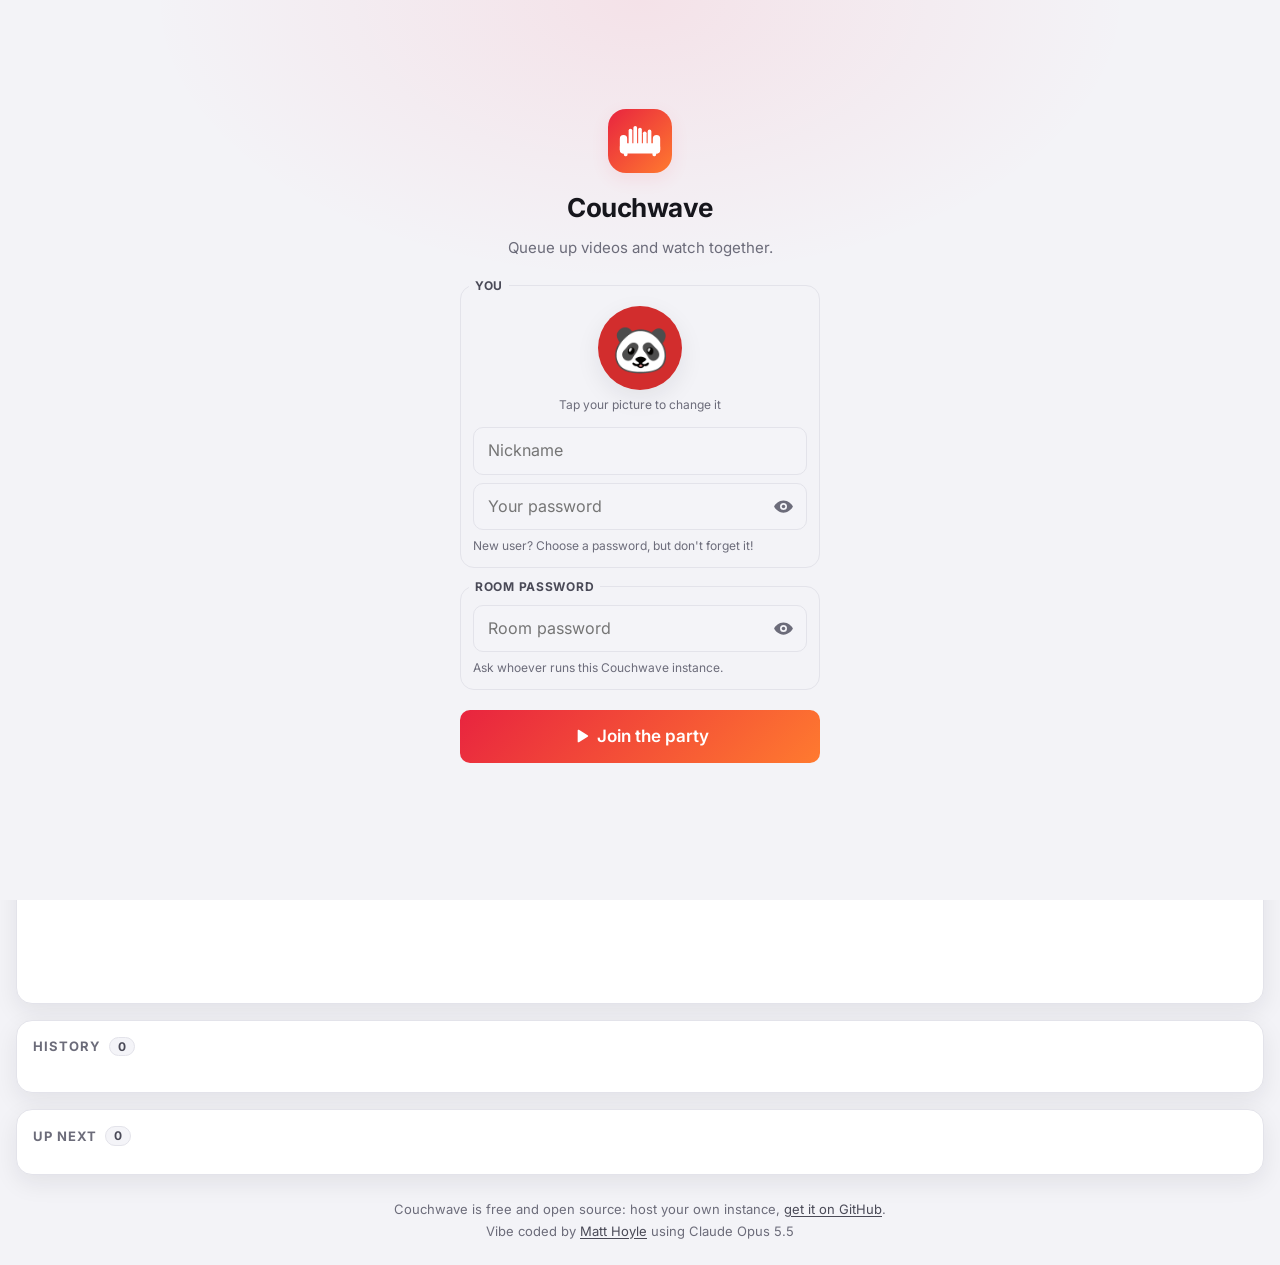
==== index.html @ dd9b33a4 "Vote to remove queued songs (everyone's, the DJ's too) Every queued song has a bin button for everyo" ====
<!doctype html>
<html>
<head>
<meta charset="utf-8">
<meta name="viewport" content="width=device-width, initial-scale=1">
<title>Couchwave</title>
<meta name="description" content="Watch YouTube together with friends: a shared queue, synced playback, chat and reactions.">
<!-- Tab icon: the same logo as the header (red-orange rounded square with a white couch whose back is a sound wave). -->
<link rel="icon" type="image/svg+xml" href="data:image/svg+xml,<svg xmlns='http://www.w3.org/2000/svg' viewBox='0 0 64 64'><defs><linearGradient id='g' x2='1' y2='1'><stop offset='0' stop-color='%23ff3d5a'/><stop offset='1' stop-color='%23ff8a3d'/></linearGradient></defs><rect width='64' height='64' rx='16' fill='url(%23g)'/><g fill='%23fff' transform='translate(8 6.5) scale(2)'><rect x='1' y='9.5' width='4' height='10' rx='2'/><rect x='19' y='9.5' width='4' height='10' rx='2'/><rect x='1' y='14' width='22' height='5.5' rx='2'/><rect x='3.2' y='18' width='2' height='3' rx='.8'/><rect x='18.8' y='18' width='2' height='3' rx='.8'/><rect x='5.8' y='6' width='2' height='9' rx='1'/><rect x='8.4' y='4.5' width='2' height='10.5' rx='1'/><rect x='11' y='5.5' width='2' height='9.5' rx='1'/><rect x='13.6' y='7.5' width='2' height='7.5' rx='1'/><rect x='16.2' y='6.5' width='2' height='8.5' rx='1'/></g></svg>">
<!-- Install as an app ("Add to Home screen"): -->
<link rel="manifest" href="/manifest.json">
<link rel="apple-touch-icon" href="/icons/apple-touch-icon.png">
<meta name="theme-color" id="themeColor" content="#0c0c11">
<link rel="preload" href="/fonts/inter-latin.woff2" as="font" type="font/woff2" crossorigin>
<script>
  // Apply a saved theme before the page draws, so there's no flash of the wrong colours.
  try { const t = localStorage.getItem('theme'); if (t) document.documentElement.dataset.theme = t; } catch {}
</script>
<style>
  /* ---------- Theme ---------- */
  /* Dark is the default; light applies when the OS prefers it (unless toggled to dark) or when toggled to light. */
  :root {
    color-scheme: dark;
    --bg: #0c0c11; --glow1: #ff3d5a22; --glow2: #7c4dff1c;
    --surface: #16161e; --surface2: #1e1e28; --border: #272733;
    --fg: #f2f2f6; --muted: #8a8a9a; --soft: #b4b4c2;
    --accent: #ff3d5a; --accent2: #ff8a3d; --ok: #2fd27a; --warn: #ffb020; --err: #ff5c6c;
    --shadow: 0 10px 30px #0006; --name-l: 66%; --name-ol: transparent;
  }
  @media (prefers-color-scheme: light) {
    :root:not([data-theme="dark"]) {
      color-scheme: light;
      --bg: #f3f3f7; --glow1: #ff3d5a18; --glow2: #7c4dff14;
      --surface: #ffffff; --surface2: #f4f4f8; --border: #e3e3ea;
      --fg: #16161c; --muted: #6c6c7a; --soft: #4a4a57;
      --accent: #e8243f; --accent2: #ff7a2f; --ok: #12a35a; --warn: #c98200; --err: #d62839;
      --shadow: 0 8px 24px #1a1a2a14; --name-l: 38%; --name-ol: #000;
    }
  }
  :root[data-theme="light"] {
    color-scheme: light;
    --bg: #f3f3f7; --glow1: #ff3d5a18; --glow2: #7c4dff14;
    --surface: #ffffff; --surface2: #f4f4f8; --border: #e3e3ea;
    --fg: #16161c; --muted: #6c6c7a; --soft: #4a4a57;
    --accent: #e8243f; --accent2: #ff7a2f; --ok: #12a35a; --warn: #c98200; --err: #d62839;
    --shadow: 0 8px 24px #1a1a2a14; --name-l: 38%; --name-ol: #000;
  }

  /* ---------- Font ---------- */
  /* Inter (rsms.me/inter, from Google Fonts, SIL Open Font License: see fonts/OFL.txt), served from this
     site's own fonts/ folder. One variable file holds every weight. Other alphabets and emoji use the system font. */
  @font-face {
    font-family: Inter; font-style: normal; font-weight: 400 800; font-display: swap;
    src: url(/fonts/inter-latin.woff2) format('woff2');
    unicode-range: U+0000-00FF, U+0131, U+0152-0153, U+02BB-02BC, U+02C6, U+02DA, U+02DC, U+0304, U+0308, U+0329, U+2000-206F, U+20AC, U+2122, U+2191, U+2193, U+2212, U+2215, U+FEFF, U+FFFD;
  }
  @font-face {
    font-family: Inter; font-style: normal; font-weight: 400 800; font-display: swap;
    src: url(/fonts/inter-latin-ext.woff2) format('woff2');
    unicode-range: U+0100-02BA, U+02BD-02C5, U+02C7-02CC, U+02CE-02D7, U+02DD-02FF, U+0304, U+0308, U+0329, U+1D00-1DBF, U+1E00-1E9F, U+1EF2-1EFF, U+2020, U+20A0-20AB, U+20AD-20C4, U+2113, U+2C60-2C7F, U+A720-A7FF;
  }

  /* ---------- Base ---------- */
  * { box-sizing: border-box; }
  html { background: var(--bg); }
  body {
    margin: 0; min-height: 100vh; color: var(--fg);
    font: 15px/1.45 Inter, system-ui, -apple-system, "Segoe UI", Roboto, sans-serif;
    background:
      radial-gradient(900px 500px at 10% -10%, var(--glow1), transparent 70%),
      radial-gradient(800px 500px at 100% 0%, var(--glow2), transparent 70%),
      var(--bg);
    background-attachment: fixed;
  }
  [hidden] { display: none !important; }
  .wrap { max-width: 1280px; margin: 0 auto; padding: 16px; }
  .muted { color: var(--muted); }
  svg { width: 20px; height: 20px; fill: currentColor; flex: none; }
  ul { list-style: none; margin: 0; padding: 0; }
  footer { text-align: center; color: var(--muted); font-size: 13px; padding: 22px 0 6px; }
  footer p { margin: 3px 0; }
  footer a { color: var(--soft); text-underline-offset: 2px; }
  footer a:hover { color: var(--fg); }

  input:not([type=range]) {
    flex: 1; min-width: 0; padding: 11px 14px; font: inherit; font-size: 16px;
    color: var(--fg); background: var(--surface2); border: 1px solid var(--border); border-radius: 10px; outline: none;
    transition: border-color .15s, box-shadow .15s;
  }
  input:not([type=range]):focus { border-color: var(--accent); box-shadow: 0 0 0 3px var(--glow1); }
  button {
    font: inherit; font-weight: 600; cursor: pointer; border: 0; border-radius: 10px; padding: 11px 18px;
    color: #fff; background: linear-gradient(135deg, var(--accent), var(--accent2));
    display: inline-flex; align-items: center; justify-content: center; gap: 6px;
    transition: transform .1s, filter .15s, background .15s;
  }
  button:hover { filter: brightness(1.08); }
  button:active { transform: scale(.96); }
  .ghost { background: var(--surface2); color: var(--fg); border: 1px solid var(--border); }
  .ghost:hover { filter: none; border-color: var(--muted); }

  .card { background: var(--surface); border: 1px solid var(--border); border-radius: 16px; box-shadow: var(--shadow); padding: 16px; }
  .card + .card { margin-top: 16px; }
  .card h3 { margin: 0 0 12px; font-size: 13px; letter-spacing: .08em; text-transform: uppercase; color: var(--muted); display: flex; align-items: center; gap: 8px; }
  .count { background: var(--surface2); border: 1px solid var(--border); color: var(--soft); border-radius: 99px; padding: 0 8px; font-size: 12px; letter-spacing: 0; }

  /* Profile pictures: an emoji on the person's colour */
  .avatar {
    width: 26px; height: 26px; border-radius: 50%; flex: none; display: inline-grid; place-items: center;
    font-size: 15px; line-height: 1; user-select: none;
  }
  /* Your own picture: click to edit it. A pencil shows over it on hover; on touch screens (no hover)
     it's a small pencil badge in the corner instead, so it's clear it can be tapped. */
  .editAv { position: relative; display: inline-grid; flex: none; border-radius: 50%; cursor: pointer; transition: transform .15s; }
  .editAv:hover { transform: scale(1.06); }
  .editOv {
    position: absolute; inset: 0; border-radius: 50%; display: grid; place-items: center; pointer-events: none;
    background: #000000a0; color: #fff; opacity: 0; transition: opacity .15s;
  }
  .editOv svg { width: 50%; height: 50%; }
  .editAv:hover .editOv, .editAv:focus-visible .editOv { opacity: 1; }
  @media (hover: none) {
    .editAv .editOv { inset: auto; right: -3px; bottom: -3px; width: 15px; height: 15px; opacity: 1; background: var(--accent); border: 2px solid var(--surface); }
    .editAv .editOv svg { width: 8px; height: 8px; }
  }

  /* ---------- Header ---------- */
  header { display: flex; flex-wrap: wrap; gap: 12px; align-items: center; justify-content: space-between; margin-bottom: 16px; }
  .brand { display: flex; align-items: center; gap: 12px; }
  .logo {
    width: 40px; height: 40px; border-radius: 12px; display: grid; place-items: center; color: #fff;
    background: linear-gradient(135deg, var(--accent), var(--accent2)); box-shadow: 0 6px 18px var(--glow1);
  }
  /* Names in their chosen colour get a thin solid outline (black, on the light theme only), drawn behind the letters so the colour stays full strength and pale colours stay readable. */
  .nm { -webkit-text-stroke: 1px var(--name-ol); paint-order: stroke fill; }
  .nm, .me b.nm, .msg .head b.nm { font-weight: 800; } /* names stand out in heavy type */
  .logo svg { width: 28px; height: 28px; }
  .brand h1 { margin: 0; font-size: 22px; letter-spacing: -.02em; }
  .me { display: flex; align-items: center; gap: 10px; background: var(--surface); border: 1px solid var(--border); border-radius: 99px; padding: 5px 6px; position: relative; }
  .me b { font-weight: 600; }
  .me.loading > .editAv, .me.loading > #me { visibility: hidden; } /* until the server says what your picture is: no stand-in */
  #theme { width: 34px; height: 34px; padding: 0; border-radius: 50%; }
  #theme svg { width: 18px; height: 18px; }
  /* Log out: same round shape as the theme toggle, in the red accent */
  #logoutBtn { width: 34px; height: 34px; padding: 0; border-radius: 50%; }
  #logoutBtn svg { width: 17px; height: 17px; margin-left: 2px; } /* nudge: the arrow is off-centre */

  /* Profile picture picker (click your picture): emoji + colour */
  #meAvatar { width: 30px; height: 30px; font-size: 18px; }
  #colorPop { max-height: calc(100vh - 90px); overflow-y: auto; }
  #facePick { max-height: 150px; overflow-y: auto; margin: -4px -4px 0; padding: 0 4px; }
  #facePick .pop-title { margin: 6px 0 2px; font-size: 11px; }
  #facePick .emoji-grid button { background: none; padding: 3px 0; font-size: 21px; line-height: 1.2; border-radius: 8px; font-weight: 400; color: inherit; }
  #facePick .emoji-grid button:hover { background: var(--surface2); filter: none; }
  #facePick .emoji-grid button.on { background: var(--surface2); box-shadow: inset 0 0 0 2px var(--accent); }
  .pop {
    position: absolute; top: calc(100% + 8px); right: 0; z-index: 5; width: 272px; padding: 14px;
    background: var(--surface); border: 1px solid var(--border); border-radius: 14px; box-shadow: var(--shadow);
    display: flex; flex-direction: column; gap: 12px;
  }
  .pop-title { font-size: 12px; font-weight: 700; letter-spacing: .08em; text-transform: uppercase; color: var(--muted); }
  #swatches { display: grid; grid-template-columns: repeat(6, 1fr); gap: 8px; }
  #swatches button { width: 100%; aspect-ratio: 1; padding: 0; border-radius: 50%; border: 2px solid transparent; }
  #swatches button.on { border-color: var(--fg); box-shadow: 0 0 0 2px var(--surface) inset; }
  /* Colour wheel: hue around the edge, white in the centre (saturation), dark layer on top = brightness */
  #wheel {
    position: relative; width: 200px; aspect-ratio: 1; margin: 0 auto; border-radius: 50%; cursor: crosshair; touch-action: none;
    background: radial-gradient(closest-side, #fff, #fff0), conic-gradient(#f00, #ff0, #0f0, #0ff, #00f, #f0f, #f00);
    box-shadow: 0 0 0 1px var(--border);
  }
  #wheelDark { position: absolute; inset: 0; border-radius: 50%; background: #000; pointer-events: none; }
  #wheelDot {
    position: absolute; width: 16px; height: 16px; border-radius: 50%; border: 2px solid #fff; pointer-events: none;
    box-shadow: 0 0 0 1px #0009, 0 1px 4px #0008; transform: translate(-50%, -50%);
  }
  #valSlider { width: 100%; height: 10px; }
  .pop-inputs { display: grid; grid-template-columns: 1.7fr repeat(3, 1fr); gap: 6px; }
  .pop-inputs label { display: flex; flex-direction: column; gap: 3px; font-size: 11px; font-weight: 700; color: var(--muted); }
  .pop-inputs input:not([type=range]) { width: 100%; padding: 6px 7px; font-size: 14px; border-radius: 8px; font-variant-numeric: tabular-nums; }
  .pop-inputs input.bad { border-color: var(--err); }
  .pop-preview { display: flex; align-items: center; gap: 8px; font-size: 14px; }
  #popAvatar { width: 34px; height: 34px; font-size: 20px; }
  @media (max-width: 560px) { .pop { right: auto; left: 0; max-width: calc(100vw - 32px); } }

  /* ---------- Layout ---------- */
  /* Row 1: player card + sidebar, stretched to the same height (the player decides it).
     Row 2: Activity above Up next, full width. */
  .layout { display: grid; grid-template-columns: minmax(0, 1fr) 320px; gap: 16px; }
  .layout > main { display: flex; flex-direction: column; }
  .layout > main > .card { flex: 1; }
  .rest { grid-column: 1 / -1; display: grid; grid-template-columns: minmax(0, 1fr); gap: 16px; } /* Activity, then Up next */
  .rest .card + .card { margin-top: 0; }
  @media (max-width: 860px) {
    .layout, .rest { grid-template-columns: minmax(0, 1fr); }
  }

  /* ---------- Add form ---------- */
  #addForm { display: flex; gap: 8px; }

  /* ---------- Player ---------- */
  .player { position: relative; margin-top: 14px; border-radius: 12px; overflow: hidden; background: #000; aspect-ratio: 16 / 9; }
  video { width: 100%; height: 100%; display: block; background: #000; }
  #unmute {
    position: absolute; inset: 0; width: 100%; border-radius: 0; font-size: 20px;
    background: #000a; backdrop-filter: blur(2px); flex-direction: column; gap: 10px;
  }
  #unmute svg { width: 48px; height: 48px; }
  /* Spinner while the picture is loading (switching audio only off, a new song, buffering). It fades in
     after a moment, so quick loads don't flash it. */
  #vSpin { position: absolute; inset: 0; display: grid; place-items: center; pointer-events: none; animation: fadeIn .2s .25s both; }
  #vSpin::after { content: ''; width: 46px; height: 46px; border-radius: 50%; border: 4px solid #ffffff2e; border-top-color: #fff; animation: spin .8s linear infinite; }
  @keyframes spin { to { transform: rotate(360deg); } }
  @keyframes fadeIn { from { opacity: 0; } }
  /* Audio only (a per-person setting): the video is hidden and not even downloaded; this card shows instead. */
  #audioCard { display: none; position: absolute; inset: 0; place-items: center; text-align: center; padding: 16px; color: #c8c8d4; background: radial-gradient(ellipse at 50% 45%, #ff3d5a30, transparent 65%), #000; }
  #audioCard svg { display: block; width: 84px; height: 84px; margin: 0 auto 10px; color: #fff; opacity: .9; }
  #audioCard b { display: block; font-size: 18px; color: #fff; }
  #audioCard span { font-size: 13px; color: #9a9aab; }
  .player.audioMode #audioCard { display: grid; }
  .player.audioMode video { visibility: hidden; }
  #audioBtn.on { color: var(--accent); background: var(--surface2); }
  @media (max-width: 640px) { #audioCard svg { width: 52px; height: 52px; margin-bottom: 6px; } #audioCard b { font-size: 16px; } #audioCard span { font-size: 12px; } }
  #idle { position: absolute; inset: 0; display: grid; background: #000; place-items: center; text-align: center; color: #9a9aab; padding: 16px; }
  #idle svg { width: 72px; height: 72px; opacity: .35; margin-bottom: 8px; }

  .now { display: flex; flex-wrap: wrap; align-items: center; gap: 8px 12px; margin: 14px 2px 4px; min-height: 30px; }
  .nowMain { display: flex; align-items: center; gap: 10px; min-width: 0; }
  #nowTitle { min-width: 0; font-size: 18px; font-weight: 700; letter-spacing: -.01em; overflow-wrap: anywhere; }
  .by { display: inline-flex; align-items: center; gap: 6px; font-size: 13px; color: var(--muted); white-space: nowrap; }
  .by .avatar { width: 20px; height: 20px; font-size: 12px; }
  .copy { width: 34px; height: 34px; padding: 0; border-radius: 50%; flex: none; }
  .copy svg { width: 16px; height: 16px; }
  .copy.done { color: var(--ok); border-color: var(--ok); }
  #queue .copy { width: 28px; height: 28px; }
  #queue .copy svg { width: 14px; height: 14px; }
  #queue .copygap { width: 28px; flex: none; } /* where the copy button goes once a searched-for song is found */
  .retry { width: 28px; height: 28px; padding: 0; border-radius: 50%; flex: none; color: var(--accent); }
  .retry svg { width: 15px; height: 15px; }
  .retry:hover { border-color: var(--accent); }
  .qerr { display: block; font-size: 12px; font-weight: 400; color: var(--err); }
  .del { width: 28px; height: 28px; padding: 0; border-radius: 50%; flex: none; color: var(--muted); }
  .del svg { width: 15px; height: 15px; }
  .del:hover { color: var(--err); border-color: var(--err); }
  .del.armed { color: #fff; background: var(--err); border-color: var(--err); }
  .del.counted { width: auto; padding: 0 8px; border-radius: 99px; display: inline-flex; align-items: center; gap: 4px; } /* "🗑 1/3" */
  .del.voted { color: var(--err); border-color: var(--err); background: color-mix(in srgb, var(--err) 12%, transparent); } /* you voted to remove it */
  .delCount { font-size: 12px; font-weight: 700; font-variant-numeric: tabular-nums; }

  .controls { display: flex; flex-wrap: wrap; align-items: center; gap: 10px 12px; margin-top: 10px; }
  #pp { width: 46px; height: 46px; padding: 0; border-radius: 50%; box-shadow: 0 6px 16px var(--glow1); }
  #pp svg { width: 22px; height: 22px; }
  #time { font-variant-numeric: tabular-nums; color: var(--soft); font-size: 13px; min-width: 84px; }
  #seek { flex: 1 1 220px; }
  .vol { display: flex; align-items: center; gap: 8px; color: var(--soft); }
  #vol { width: 96px; }
  .iconbtn { background: none; color: var(--soft); padding: 6px; border-radius: 8px; }
  .iconbtn:hover { filter: none; color: var(--fg); background: var(--surface2); }
  .controls .ghost { padding: 9px 14px; }
  #skipBtn[aria-pressed="true"] { border-color: var(--accent); color: var(--accent); } /* you've voted to skip */

  /* Custom sliders: --p is the filled percentage, set from JS */
  input[type=range] {
    -webkit-appearance: none; appearance: none; height: 6px; border-radius: 99px; cursor: pointer; margin: 0;
    background: linear-gradient(90deg, var(--accent), var(--accent2)) 0 / var(--p, 0%) 100% no-repeat, var(--border);
  }
  input[type=range]::-webkit-slider-thumb {
    -webkit-appearance: none; width: 16px; height: 16px; border-radius: 50%; background: #fff; border: 0;
    box-shadow: 0 1px 4px #0006; transition: transform .1s;
  }
  input[type=range]::-moz-range-thumb { width: 16px; height: 16px; border-radius: 50%; background: #fff; border: 0; box-shadow: 0 1px 4px #0006; }
  input[type=range]:hover::-webkit-slider-thumb { transform: scale(1.2); }

  /* ---------- Lists ---------- */
  #queue li { display: flex; align-items: center; gap: 12px; padding: 10px; border-radius: 10px; }
  #queue li:nth-child(odd) { background: var(--surface2); }
  @media (max-width: 640px) {
    #queue li { flex-wrap: wrap; gap: 6px 10px; }
    #queue .qtitle { order: -1; flex: 1 1 100%; } /* title first, full width */
    #queue .by { margin-right: auto; }            /* pushes status + buttons to the right */
  }
  .num { width: 22px; text-align: center; color: var(--muted); font-variant-numeric: tabular-nums; font-weight: 600; }
  .qtitle { flex: 1; min-width: 0; overflow-wrap: anywhere; font-weight: 500; }
  .badge { font-size: 11px; font-weight: 700; padding: 3px 8px; border-radius: 99px; white-space: nowrap; }
  .badge.ready { color: var(--ok); background: color-mix(in srgb, var(--ok) 14%, transparent); }
  .badge.downloading { color: var(--warn); background: color-mix(in srgb, var(--warn) 14%, transparent); animation: pulse 1.4s ease-in-out infinite; }
  .badge.waiting { color: var(--muted); background: var(--surface); border: 1px solid var(--border); }
  .badge.searching { color: var(--soft); background: var(--surface); border: 1px solid var(--border); animation: pulse 1.4s ease-in-out infinite; }
  .badge.failed { color: var(--err); background: color-mix(in srgb, var(--err) 14%, transparent); }
  @keyframes pulse { 50% { opacity: .45; } }
  .empty { color: var(--muted); padding: 10px; text-align: center; }

  /* Activity: fixed height (~5 rows), scrolls after that */
  #log { height: 150px; overflow-y: auto; font-size: 14px; }
  #log li { display: flex; gap: 8px; padding: 4px 2px; line-height: 20px; border-bottom: 1px dashed var(--border); overflow-wrap: anywhere; }
  #log li:last-child { border-bottom: 0; }
  /* History: a row of cards, newest on the left, scrolling right */
  #history { display: flex; gap: 12px; overflow-x: auto; padding-bottom: 8px; scroll-snap-type: x proximity; scrollbar-width: thin; scrollbar-color: var(--border) transparent; }
  #history li { flex: 0 0 168px; min-width: 0; display: flex; flex-direction: column; gap: 4px; scroll-snap-align: start; }
  #history li.empty { flex: 1; color: var(--muted); font-size: 14px; }
  #history .hthumb { display: block; width: 100%; aspect-ratio: 16 / 9; object-fit: cover; border-radius: 10px; background: var(--surface2); }
  #history a:hover .hthumb { filter: brightness(1.1); }
  #history .htitle { margin-top: 2px; font-size: 13px; font-weight: 600; line-height: 1.3; overflow: hidden; display: -webkit-box; -webkit-line-clamp: 2; -webkit-box-orient: vertical; }
  #history .hmeta { display: flex; align-items: center; gap: 6px; font-size: 12px; color: var(--muted); min-width: 0; }
  #history .hmeta .nm { overflow: hidden; text-overflow: ellipsis; white-space: nowrap; }
  #history .htime { justify-content: space-between; }
  #history .copy { width: 26px; height: 26px; }
  #history .copy svg { width: 13px; height: 13px; }
  #history .avatar { width: 18px; height: 18px; font-size: 11px; flex: none; }
  #log .undo { margin-left: auto; flex: none; align-self: center; padding: 2px 10px; font-size: 12px; border-radius: 99px; }
  .time { color: var(--muted); font-variant-numeric: tabular-nums; font-size: 12px; flex: none; }

  /* ---------- Sidebar ---------- */
  /* Sidebar fills the row height; chat takes whatever is left under "Online". */
  aside { display: flex; flex-direction: column; min-height: 0; }
  .chat-card { flex: 1; display: flex; flex-direction: column; min-height: 0; }
  #users { display: flex; flex-wrap: wrap; gap: 6px; }
  #users li { display: inline-flex; align-items: center; gap: 6px; padding: 3px 10px 3px 3px; border-radius: 99px; background: var(--surface2); border: 1px solid var(--border); font-size: 13px; font-weight: 500; }
  #users .avatar { width: 22px; height: 22px; font-size: 13px; position: relative; }
  #users .avatar::after { content: ''; position: absolute; right: -1px; bottom: -1px; width: 8px; height: 8px; border-radius: 50%; background: var(--ok); border: 2px solid var(--surface2); }
  #users li.djOn { border-style: dashed; color: var(--soft); } /* the DJ, while it's on (!dj on / !dj off) */
  #users li.djOn .avatar::after { display: none; } /* not a person: no "online" dot */

  /* flex-basis 0 so the chat never makes the row taller than the player; it just scrolls */
  #chat { flex: 1 1 0; min-height: 160px; overflow-y: auto; display: flex; flex-direction: column; gap: 10px; padding-right: 4px; margin-bottom: 12px; }
  @media (max-width: 860px) { #chat { flex: none; height: 360px; } } /* stacked on phones: chat gets its own fixed height */
  /* ---------- Full screen, like Twitch (body.fs) ----------
     The video fills everything left of the chat, edge to edge; the song's title (with reactions) and the
     controls float over it, and fade out after a few seconds without moving the mouse (body.uiAway). The
     chat runs the full height down the right, the online list a slim strip on top of it. The chat can be
     hidden (body.chatHidden, remembered), and then the video takes the whole screen. */
  #fsBtn { margin-left: auto; }
  .fsOnly { display: none !important; }
  body.fs .fsOnly { display: inline-grid !important; place-items: center; }
  body.fs header, body.fs .rest, body.fs #addForm, body.fs footer { display: none; }
  body.fs .wrap { max-width: none; height: 100vh; height: 100dvh; padding: 0; display: flex; flex-direction: column; }
  body.fs .layout { flex: 1; min-height: 0; grid-template-columns: minmax(0, 1fr) clamp(280px, 24vw, 360px); grid-template-rows: minmax(0, 1fr); gap: 0; }
  body.fs.chatHidden .layout { grid-template-columns: minmax(0, 1fr); }
  body.fs.chatHidden aside { display: none; }
  body.fs main, body.fs aside { min-height: 0; }
  body.fs main > .card { position: relative; display: flex; flex-direction: column; min-height: 0; padding: 0; border: 0; border-radius: 0; box-shadow: none; background: #000; }
  body.fs .player { flex: 1; min-height: 0; aspect-ratio: auto; margin: 0; border-radius: 0; }
  body.fs video { object-fit: contain; }
  /* Title on top, controls at the bottom, over the video */
  body.fs .now, body.fs .controls { position: absolute; left: 0; right: 0; z-index: 5; margin: 0; transition: opacity .3s;
    color: #fff; --fg: #fff; --soft: #e8e8ee; --muted: #c4c4cc; }
  body.fs .now { top: 0; padding: 14px 18px 36px; background: linear-gradient(#000b, #0000); }
  body.fs .controls { bottom: 0; padding: 40px 18px 14px; background: linear-gradient(#0000, #000c); }
  body.fs .now .ghost, body.fs .controls .ghost { background: #0007; border-color: #fff3; color: #fff; }
  body.fs .now .ghost:hover, body.fs .controls .ghost:hover { border-color: #fff8; }
  body.fs .controls .iconbtn:hover { background: #fff2; }
  body.fs.uiAway .now, body.fs.uiAway .controls { opacity: 0; pointer-events: none; }
  body.fs.uiAway main { cursor: none; }
  /* The chat, down the right */
  body.fs aside { background: var(--surface); border-left: 1px solid var(--border); }
  body.fs aside > .card { margin: 0; border: 0; border-radius: 0; box-shadow: none; background: transparent; }
  body.fs aside > .card:first-child { padding: 10px 14px; flex: none; max-height: 96px; overflow-y: auto; border-bottom: 1px solid var(--border); }
  body.fs aside > .card:first-child h3 { margin-bottom: 8px; }
  body.fs .chat-card { padding: 12px 14px; }
  body.fs #chat { flex: 1 1 0; height: auto; }
  #chatBtn { position: relative; }
  #chatBtn.unread::after { content: ''; position: absolute; top: 3px; right: 3px; width: 9px; height: 9px; border-radius: 50%; background: var(--accent); } /* a message came in while the chat was hidden */
  /* Phone held upright: video on top (title and controls under it, not over it), chat underneath */
  @media (max-aspect-ratio: 1/1) {
    body.fs .layout { grid-template-columns: minmax(0, 1fr); grid-template-rows: auto minmax(0, 1fr); }
    body.fs.chatHidden .layout { grid-template-rows: minmax(0, 1fr); }
    body.fs main > .card { background: var(--surface); }
    body.fs .player { flex: none; aspect-ratio: 16 / 9; }
    body.fs.chatHidden .player { flex: 1; aspect-ratio: auto; }
    body.fs .now, body.fs .controls { position: static; background: none; color: inherit; --fg: initial; --soft: initial; --muted: initial; opacity: 1; pointer-events: auto; }
    body.fs .now { padding: 10px 12px 0; }
    body.fs .controls { padding: 8px 12px 12px; }
    body.fs .now .ghost, body.fs .controls .ghost { background: var(--surface2); border-color: var(--border); color: var(--fg); }
    body.fs aside { border-left: 0; border-top: 1px solid var(--border); }
    body.fs.uiAway main { cursor: auto; }
  }
  .chatSound { margin-left: auto; display: flex; align-items: center; gap: 4px; text-transform: none; letter-spacing: 0; }
  .chatSound .iconbtn { padding: 4px; }
  .chatSound svg { width: 16px; height: 16px; }
  #chatVol { width: 72px; }
  .msg { display: flex; gap: 10px; }
  .msg.pending { opacity: .55; } /* your message, on its way to the server */
  .msg .body { min-width: 0; }
  .msg .head { display: flex; align-items: baseline; gap: 6px; font-size: 13px; }
  .msg .head b { font-weight: 700; }
  .msg .text { overflow-wrap: anywhere; color: var(--soft); }
  #chatForm { display: flex; gap: 8px; position: relative; }
  #chatForm input { padding: 9px 12px; }
  #chatForm button { padding: 9px 12px; }
  #chatForm #emojiBtn { padding: 6px; }
  #emojiBtn svg { width: 22px; height: 22px; }
  .msg .text.big { font-size: 30px; line-height: 1.2; } /* messages that are just 1-3 emojis */

  /* Emoji picker: opens above the chat box */
  #emojiPop { top: auto; bottom: calc(100% + 8px); left: 0; right: 0; width: auto; max-height: 280px; overflow-y: auto; padding: 8px 10px; gap: 4px; }
  #emojiPop .pop-title { margin: 6px 2px 2px; font-size: 11px; }
  .emoji-grid { display: grid; grid-template-columns: repeat(auto-fill, minmax(34px, 1fr)); }
  #emojiPop .emoji-grid button, #reactPop .emoji-grid button { background: none; padding: 4px 0; font-size: 22px; line-height: 1.2; border-radius: 8px; font-weight: 400; touch-action: manipulation; }
  #emojiPop .emoji-grid button:hover, #reactPop .emoji-grid button:hover { background: var(--surface2); filter: none; }

  /* ---------- Reactions: bar under the video (right), particles float up over the video ---------- */
  .reacts { margin-left: auto; position: relative; display: flex; align-items: center; gap: 4px; }
  #reactRecent { display: flex; gap: 4px; }
  .react {
    width: 36px; height: 36px; padding: 0; border-radius: 50%; font-size: 19px; font-weight: 400; line-height: 1;
    touch-action: manipulation; user-select: none; -webkit-user-select: none; /* no double-tap zoom when spamming */
  }
  .react:active { transform: scale(.85); }
  #reactMore svg { width: 18px; height: 18px; }
  #reactPop { top: auto; bottom: calc(100% + 8px); right: 0; width: 300px; max-width: calc(100vw - 40px); max-height: 280px; overflow-y: auto; padding: 8px 10px; gap: 4px; }
  #reactPop .pop-title { margin: 6px 2px 2px; font-size: 11px; }
  .particle {
    position: absolute; bottom: 10px; left: 0; z-index: 3; font-size: 34px; line-height: 1;
    pointer-events: none; user-select: none; will-change: transform, opacity;
    filter: drop-shadow(0 2px 4px #0007);
  }

  /* Thin scrollbars */
  #chat, #log { scrollbar-width: thin; scrollbar-color: var(--border) transparent; }

  /* ---------- Playlist pop-up ---------- */
  .modal { position: fixed; inset: 0; z-index: 20; display: grid; place-items: center; padding: 16px; background: #0009; backdrop-filter: blur(3px); }
  .modal-card { width: 100%; max-width: 420px; }
  .modal-card p { margin: 0 0 14px; }
  .modal-btns { display: flex; flex-wrap: wrap; gap: 8px; }
  .modal-btns .iconbtn { margin-left: auto; padding: 11px 14px; }
  .modal-note { font-size: 13px; margin: 14px 0 0 !important; }

  /* ---------- Join screen ---------- */
  .overlay {
    position: fixed; inset: 0; z-index: 10; display: grid; place-items: center; padding: 16px; overflow-y: auto;
    background: radial-gradient(700px 400px at 50% 0%, var(--glow1), transparent 70%), var(--bg);
  }
  .joinCard { width: 100%; max-width: 360px; display: flex; flex-direction: column; gap: 10px; text-align: center; }
  .joinCard form { display: contents; } /* the two forms are for password managers; the card lays everything out */
  .overlay .logo { width: 64px; height: 64px; border-radius: 18px; margin: 0 auto 6px; }
  .overlay .logo svg { width: 44px; height: 44px; }
  .overlay h1 { margin: 0; font-size: 26px; letter-spacing: -.02em; }
  .overlay p { margin: 0 0 8px; }
  .joinCard > button { padding: 14px; font-size: 17px; margin-top: 10px; } /* a bit of room under the Room password box */
  /* Join screen: your profile picture, editable before you join (the picker opens underneath it) */
  .joinAv { position: relative; display: flex; flex-direction: column; align-items: center; gap: 6px; margin: 2px 0 6px; text-align: left; }
  #joinAvatar { width: 84px; height: 84px; font-size: 46px; box-shadow: var(--shadow); }
  .joinAv .editOv svg { width: 34%; height: 34%; }
  .joinAv small { font-size: 12px; }
  .joinAv #colorPop { position: static; width: 100%; max-width: none; max-height: none; margin-top: 4px; } /* opens in place, pushing the form down */
  @media (hover: none) {
    .joinAv .editOv { width: 26px; height: 26px; right: 0; bottom: 0; border-width: 3px; border-color: var(--bg); }
    .joinAv .editOv svg { width: 12px; height: 12px; }
  }
  #err { color: var(--err); min-height: 1.3em; font-size: 14px; }
  /* The two parts of joining: you (nickname + its password) and the room's password */
  .joinGroup { display: flex; flex-direction: column; gap: 8px; margin: 0; padding: 10px 12px 12px; text-align: left;
    border: 1px solid var(--border); border-radius: 14px; min-width: 0; }
  .joinGroup legend { padding: 0 6px; margin-left: -4px; font-size: 12px; font-weight: 700; letter-spacing: .06em; text-transform: uppercase; color: var(--soft); }
  .joinHint { font-size: 12px; line-height: 1.4; }
  /* Password boxes with an eye button inside, to show what you typed */
  .pwWrap { position: relative; display: flex; }
  .pwWrap input { padding-right: 48px; }
  .pwEye { position: absolute; right: 4px; top: 50%; transform: translateY(-50%); width: 40px; height: 40px; padding: 0; display: grid; place-items: center; color: var(--muted); }
  .pwEye svg { width: 21px; height: 21px; }
  .pwEye:hover, .pwEye[aria-pressed="true"] { color: var(--fg); }
</style>
</head>
<body>

<!-- SVG icons -->
<svg aria-hidden="true" style="position: absolute; width: 0; height: 0; overflow: hidden"> <!-- not display:none: Firefox ignores masks in that -->
  <!-- The logo: a couch whose back is a sound wave. -->
  <symbol id="i-logo" viewBox="0 .75 24 24"><rect x="1" y="9.5" width="4" height="10" rx="2"/><rect x="19" y="9.5" width="4" height="10" rx="2"/><rect x="1" y="14" width="22" height="5.5" rx="2"/><rect x="3.2" y="18" width="2" height="3" rx=".8"/><rect x="18.8" y="18" width="2" height="3" rx=".8"/><rect x="5.8" y="6" width="2" height="9" rx="1"/><rect x="8.4" y="4.5" width="2" height="10.5" rx="1"/><rect x="11" y="5.5" width="2" height="9.5" rx="1"/><rect x="13.6" y="7.5" width="2" height="7.5" rx="1"/><rect x="16.2" y="6.5" width="2" height="8.5" rx="1"/></symbol>
  <symbol id="i-play" viewBox="0 0 24 24"><path d="M8 5.5v13a1 1 0 0 0 1.5.86l10.5-6.5a1 1 0 0 0 0-1.72L9.5 4.64A1 1 0 0 0 8 5.5z"/></symbol>
  <symbol id="i-pause" viewBox="0 0 24 24"><rect x="6" y="5" width="4" height="14" rx="1.2"/><rect x="14" y="5" width="4" height="14" rx="1.2"/></symbol>
  <symbol id="i-video" viewBox="0 0 24 24"><path d="M4.5 6h9A2.5 2.5 0 0 1 16 8.5v1.3l3.9-2.5A1.4 1.4 0 0 1 22 8.5v7a1.4 1.4 0 0 1-2.1 1.2L16 14.2v1.3a2.5 2.5 0 0 1-2.5 2.5h-9A2.5 2.5 0 0 1 2 15.5v-7A2.5 2.5 0 0 1 4.5 6z"/></symbol>
  <!-- Video off: the camera with a slash, cut out with a small gap around the slash -->
  <symbol id="i-video-off" viewBox="0 0 24 24"><mask id="m-video-off"><rect width="24" height="24" fill="#fff"/><path d="M3.5 3.5 20.5 20.5" stroke="#000" stroke-width="5" stroke-linecap="round"/></mask><path mask="url(#m-video-off)" d="M4.5 6h9A2.5 2.5 0 0 1 16 8.5v1.3l3.9-2.5A1.4 1.4 0 0 1 22 8.5v7a1.4 1.4 0 0 1-2.1 1.2L16 14.2v1.3a2.5 2.5 0 0 1-2.5 2.5h-9A2.5 2.5 0 0 1 2 15.5v-7A2.5 2.5 0 0 1 4.5 6z"/><path d="M3.5 3.5 20.5 20.5" fill="none" stroke="currentColor" stroke-width="2" stroke-linecap="round"/></symbol>
  <!-- Show / hide password: an eye, and the eye with a slash (cut out like video-off) -->
  <symbol id="i-eye" viewBox="0 0 24 24"><path fill-rule="evenodd" d="M12 5C6.6 5 2.8 9.1 1.5 11.4a1.2 1.2 0 0 0 0 1.2C2.8 14.9 6.6 19 12 19s9.2-4.1 10.5-6.4a1.2 1.2 0 0 0 0-1.2C21.2 9.1 17.4 5 12 5zm0 3a4 4 0 1 1 0 8 4 4 0 0 1 0-8z"/><circle cx="12" cy="12" r="2"/></symbol>
  <symbol id="i-eye-off" viewBox="0 0 24 24"><mask id="m-eye-off"><rect width="24" height="24" fill="#fff"/><path d="M3.5 3.5 20.5 20.5" stroke="#000" stroke-width="5" stroke-linecap="round"/></mask><g mask="url(#m-eye-off)"><path fill-rule="evenodd" d="M12 5C6.6 5 2.8 9.1 1.5 11.4a1.2 1.2 0 0 0 0 1.2C2.8 14.9 6.6 19 12 19s9.2-4.1 10.5-6.4a1.2 1.2 0 0 0 0-1.2C21.2 9.1 17.4 5 12 5zm0 3a4 4 0 1 1 0 8 4 4 0 0 1 0-8z"/><circle cx="12" cy="12" r="2"/></g><path d="M3.5 3.5 20.5 20.5" fill="none" stroke="currentColor" stroke-width="2" stroke-linecap="round"/></symbol>
  <!-- Full screen: show / hide the chat -->
  <symbol id="i-chat" viewBox="0 0 24 24"><path d="M5 4h14a3 3 0 0 1 3 3v8a3 3 0 0 1-3 3h-7.6l-4.8 3.6A1 1 0 0 1 5 20.8V18a3 3 0 0 1-3-3V7a3 3 0 0 1 3-3z"/></symbol>
  <symbol id="i-collapse" viewBox="0 0 24 24"><path d="M5.3 5.3a1 1 0 0 1 1.4 0l6 6a1 1 0 0 1 0 1.4l-6 6a1 1 0 0 1-1.4-1.4l5.3-5.3-5.3-5.3a1 1 0 0 1 0-1.4zm7 0a1 1 0 0 1 1.4 0l6 6a1 1 0 0 1 0 1.4l-6 6a1 1 0 0 1-1.4-1.4l5.3-5.3-5.3-5.3a1 1 0 0 1 0-1.4z"/></symbol>
  <symbol id="i-skip" viewBox="0 0 24 24"><path d="M5 6.3v11.4a1 1 0 0 0 1.55.83L15 13v4.5a1 1 0 0 0 2 0v-11a1 1 0 0 0-2 0V11L6.55 5.47A1 1 0 0 0 5 6.3z"/></symbol>
  <symbol id="i-vol" viewBox="0 0 24 24"><path d="M4 9.5v5a1 1 0 0 0 1 1h3l4.4 3.6a1 1 0 0 0 1.6-.8V5.7a1 1 0 0 0-1.6-.8L8 8.5H5a1 1 0 0 0-1 1zM16.5 8.5a1 1 0 0 1 1.4.1 5.5 5.5 0 0 1 0 6.8 1 1 0 1 1-1.5-1.3 3.5 3.5 0 0 0 0-4.2 1 1 0 0 1 .1-1.4z"/></symbol>
  <symbol id="i-mute" viewBox="0 0 24 24"><path d="M4 9.5v5a1 1 0 0 0 1 1h3l4.4 3.6a1 1 0 0 0 1.6-.8V5.7a1 1 0 0 0-1.6-.8L8 8.5H5a1 1 0 0 0-1 1zM16.3 9.3a1 1 0 0 1 1.4 0L19 10.6l1.3-1.3a1 1 0 1 1 1.4 1.4L20.4 12l1.3 1.3a1 1 0 0 1-1.4 1.4L19 13.4l-1.3 1.3a1 1 0 0 1-1.4-1.4l1.3-1.3-1.3-1.3a1 1 0 0 1 0-1.4z"/></symbol>
  <symbol id="i-sun" viewBox="0 0 24 24"><circle cx="12" cy="12" r="4.5"/><g stroke="currentColor" stroke-width="2" stroke-linecap="round"><path d="M12 2v2M12 20v2M4.9 4.9l1.4 1.4M17.7 17.7l1.4 1.4M2 12h2M20 12h2M4.9 19.1l1.4-1.4M17.7 6.3l1.4-1.4"/></g></symbol>
  <symbol id="i-moon" viewBox="0 0 24 24"><path d="M20.5 14.2A8.5 8.5 0 0 1 9.8 3.5a.6.6 0 0 0-.8-.7A9.5 9.5 0 1 0 21.2 15a.6.6 0 0 0-.7-.8z"/></symbol>
  <symbol id="i-logout" viewBox="0 0 24 24"><path d="M10 4a1 1 0 0 1 0 2H6v12h4a1 1 0 1 1 0 2H5a1 1 0 0 1-1-1V5a1 1 0 0 1 1-1zm5.3 3.3a1 1 0 0 1 1.4 0l4 4a1 1 0 0 1 0 1.4l-4 4a1 1 0 0 1-1.4-1.4l2.3-2.3H10a1 1 0 1 1 0-2h7.6l-2.3-2.3a1 1 0 0 1 0-1.4z"/></symbol>
  <symbol id="i-copy" viewBox="0 0 24 24"><path d="M9 3h9a3 3 0 0 1 3 3v9a3 3 0 0 1-3 3h-1v-2h1a1 1 0 0 0 1-1V6a1 1 0 0 0-1-1H9a1 1 0 0 0-1 1v1H6V6a3 3 0 0 1 3-3zM6 8h9a3 3 0 0 1 3 3v7a3 3 0 0 1-3 3H6a3 3 0 0 1-3-3v-7a3 3 0 0 1 3-3zm0 2a1 1 0 0 0-1 1v7a1 1 0 0 0 1 1h9a1 1 0 0 0 1-1v-7a1 1 0 0 0-1-1z"/></symbol>
  <symbol id="i-check" viewBox="0 0 24 24"><path d="M9.5 16.2 5.3 12a1 1 0 1 0-1.4 1.4l4.9 4.9a1 1 0 0 0 1.4 0L20.1 8.4A1 1 0 1 0 18.7 7z"/></symbol>
  <symbol id="i-expand" viewBox="0 0 24 24"><path d="M4 9a1 1 0 0 0 2 0V6h3a1 1 0 0 0 0-2H5a1 1 0 0 0-1 1zm11-5a1 1 0 1 0 0 2h3v3a1 1 0 1 0 2 0V5a1 1 0 0 0-1-1zM6 15a1 1 0 1 0-2 0v4a1 1 0 0 0 1 1h4a1 1 0 1 0 0-2H6zm14 0a1 1 0 1 0-2 0v3h-3a1 1 0 1 0 0 2h4a1 1 0 0 0 1-1z"/></symbol>
  <symbol id="i-shrink" viewBox="0 0 24 24"><path d="M9 4a1 1 0 0 0-1 1v3H5a1 1 0 0 0 0 2h4a1 1 0 0 0 1-1V5a1 1 0 0 0-1-1zm6 0a1 1 0 0 0-1 1v4a1 1 0 0 0 1 1h4a1 1 0 1 0 0-2h-3V5a1 1 0 0 0-1-1zM5 14a1 1 0 1 0 0 2h3v3a1 1 0 1 0 2 0v-4a1 1 0 0 0-1-1zm10 0a1 1 0 0 0-1 1v4a1 1 0 1 0 2 0v-3h3a1 1 0 1 0 0-2z"/></symbol>
  <symbol id="i-trash" viewBox="0 0 24 24"><path d="M9 3a1 1 0 0 0-1 1v1H5a1 1 0 0 0 0 2h14a1 1 0 1 0 0-2h-3V4a1 1 0 0 0-1-1zM6 9a1 1 0 0 1 1 .9l.8 9.1h8.4l.8-9.1a1 1 0 1 1 2 .2l-.9 10A1 1 0 0 1 17 21H7a1 1 0 0 1-1-.9l-.9-10A1 1 0 0 1 6 9zm4 1a1 1 0 0 1 1 1v6a1 1 0 1 1-2 0v-6a1 1 0 0 1 1-1zm4 0a1 1 0 0 1 1 1v6a1 1 0 1 1-2 0v-6a1 1 0 0 1 1-1z"/></symbol>
  <symbol id="i-retry" viewBox="0 0 24 24"><path d="M12 4a8 8 0 0 1 7.4 5H17a1 1 0 1 0 0 2h4a1 1 0 0 0 1-1V6a1 1 0 1 0-2 0v1.4A10 10 0 1 0 22 13a1 1 0 1 0-2-.2A8 8 0 1 1 12 4z"/></symbol>
  <symbol id="i-plus" viewBox="0 0 24 24"><path d="M11 5a1 1 0 1 1 2 0v6h6a1 1 0 1 1 0 2h-6v6a1 1 0 1 1-2 0v-6H5a1 1 0 1 1 0-2h6z"/></symbol>
  <symbol id="i-smile" viewBox="0 0 24 24"><path d="M12 2a10 10 0 1 1 0 20 10 10 0 0 1 0-20zm0 2a8 8 0 1 0 0 16 8 8 0 0 0 0-16zm-3 5.5a1.5 1.5 0 1 1 0 3 1.5 1.5 0 0 1 0-3zm6 0a1.5 1.5 0 1 1 0 3 1.5 1.5 0 0 1 0-3zM7.8 14.4a1 1 0 0 1 1.4.2 3.5 3.5 0 0 0 5.6 0 1 1 0 1 1 1.6 1.2 5.5 5.5 0 0 1-8.8 0 1 1 0 0 1 .2-1.4z"/></symbol>
  <symbol id="i-edit" viewBox="0 0 24 24"><path d="M3 17.25V21h3.75L17.81 9.94l-3.75-3.75zM20.71 7.04a1 1 0 0 0 0-1.41l-2.34-2.34a1 1 0 0 0-1.41 0l-1.83 1.83 3.75 3.75z"/></symbol>
  <symbol id="i-send" viewBox="0 0 24 24"><path d="M3.4 20.4 21 12.8a.9.9 0 0 0 0-1.6L3.4 3.6a.8.8 0 0 0-1.1 1l2.4 6.4 8.3 1-8.3 1-2.4 6.4a.8.8 0 0 0 1.1 1z"/></symbol>
</svg>

<div id="join" class="overlay" hidden>
  <!-- Two forms: the login a password manager saves and fills in (nickname + its password), and the room
       password on its own. In one form, two password boxes look like a sign-up or change-password form to
       password managers, and then they don't fill in the login. -->
  <div class="joinCard">
    <div class="logo"><svg><use href="#i-logo"/></svg></div>
    <h1>Couchwave</h1>
    <p class="muted">Queue up videos and watch together.</p>
    <form id="joinForm" onsubmit="join(event)">
    <fieldset class="joinGroup">
      <legend>You</legend>
      <div class="joinAv" id="joinAvWrap">
        <span class="editAv" onclick="toggleColorPop(event)" onkeydown="if (event.key === 'Enter') toggleColorPop(event)" tabindex="0" role="button" title="Change your profile picture" aria-label="Change your profile picture"><span class="avatar" id="joinAvatar"></span><span class="editOv"><svg><use href="#i-edit"/></svg></span></span>
        <small class="muted">Tap your picture to change it</small>
        <!-- the picture picker (#colorPop) is moved here until you've joined -->
      </div>
      <!-- standard names and autocomplete, so password managers know these are the login -->
      <input id="name" name="username" placeholder="Nickname" maxlength="30" autocomplete="username" required aria-label="Nickname">
      <div class="pwWrap">
        <input id="ownPw" name="password" type="password" placeholder="Your password" autocomplete="current-password" minlength="4" required aria-label="Your password">
        <button type="button" class="iconbtn pwEye" onclick="togglePw(this)" onmousedown="event.preventDefault()" aria-pressed="false" aria-label="Show password" title="Show password"><svg><use href="#i-eye"/></svg></button>
      </div>
      <small class="muted joinHint">New user? Choose a password, but don't forget it!</small>
    </fieldset>
    </form>
    <form id="roomForm" onsubmit="join(event)"><!-- Enter in the room password joins too -->
    <fieldset class="joinGroup">
      <legend>Room password</legend>
      <div class="pwWrap">
        <!-- marked for password managers to leave alone (it's the same for everyone, not your login) -->
        <input id="pw" name="room-password" type="password" placeholder="Room password" autocomplete="off" required aria-label="Room password"
          data-protonpass-ignore="true" data-1p-ignore data-lpignore="true" data-bwignore="true" data-form-type="other">
        <button type="button" class="iconbtn pwEye" onclick="togglePw(this)" onmousedown="event.preventDefault()" aria-pressed="false" aria-label="Show password" title="Show password"><svg><use href="#i-eye"/></svg></button>
      </div>
      <small class="muted joinHint">Ask whoever runs this Couchwave instance.</small>
    </fieldset>
    </form>
    <button form="joinForm"><svg><use href="#i-play"/></svg> Join the party</button><!-- submits the login form -->
    <div id="err"></div>
  </div>
</div>

<div id="plModal" class="modal" hidden>
  <div class="card modal-card" role="dialog" aria-modal="true" aria-labelledby="plTitle">
    <h3 id="plTitle">Playlist link</h3>
    <p id="plText">This link is part of a playlist. Add every song in it to the queue?</p>
    <div class="modal-btns">
      <button id="plAll" type="button">Add full playlist</button>
      <button id="plOne" type="button" class="ghost">Just this song</button>
      <button id="plCancel" type="button" class="iconbtn">Cancel</button>
    </div>
    <p class="muted modal-note">Up to 100 songs. They download a few at a time as the queue plays.</p>
  </div>
</div>

<div class="wrap">
  <header>
    <div class="brand">
      <div class="logo"><svg><use href="#i-logo"/></svg></div>
      <h1>Couchwave</h1>
    </div>
    <div class="me loading">
      <span class="editAv" onclick="toggleColorPop(event)" onkeydown="if (event.key === 'Enter') toggleColorPop(event)" tabindex="0" role="button" title="Change your profile picture" aria-label="Change your profile picture"><span class="avatar" id="meAvatar"></span><span class="editOv"><svg><use href="#i-edit"/></svg></span></span>
      <b id="me" class="nm"></b>
      <div id="colorPop" class="pop" hidden>
        <div class="pop-preview"><span class="avatar" id="popAvatar"></span> <b id="popName" class="nm"></b></div>
        <div class="pop-title">Your emoji</div>
        <div id="facePick"></div>
        <div class="pop-title">Your colour</div>
        <div id="wheel"><div id="wheelDark"></div><div id="wheelDot"></div></div>
        <input id="valSlider" type="range" min="0" max="100" step="1" aria-label="Brightness" title="Brightness">
        <div class="pop-inputs">
          <!-- (on the join screen these sit in the login form: marked so password managers don't take one for the username) -->
          <label>HEX <input id="hexIn" maxlength="7" spellcheck="false" autocomplete="off" data-protonpass-ignore="true" data-1p-ignore data-lpignore="true" data-bwignore="true" data-form-type="other"></label>
          <label>R <input id="rIn" type="number" min="0" max="255" autocomplete="off" data-protonpass-ignore="true" data-1p-ignore data-lpignore="true" data-bwignore="true"></label>
          <label>G <input id="gIn" type="number" min="0" max="255" autocomplete="off" data-protonpass-ignore="true" data-1p-ignore data-lpignore="true" data-bwignore="true"></label>
          <label>B <input id="bIn" type="number" min="0" max="255" autocomplete="off" data-protonpass-ignore="true" data-1p-ignore data-lpignore="true" data-bwignore="true"></label>
        </div>
        <div id="swatches"></div>
      </div>
      <button id="logoutBtn" onclick="logout()" title="Log out" aria-label="Log out"><svg><use href="#i-logout"/></svg></button>
      <button id="theme" class="ghost" onclick="toggleTheme()" title="Switch light / dark"></button>
    </div>
  </header>

  <div class="layout">
    <main>
      <section class="card">
        <form id="addForm" onsubmit="add(event)">
          <input id="url" placeholder="Paste a YouTube link or type a song name…" autocomplete="off">
          <button><svg><use href="#i-plus"/></svg> Add</button>
        </form>

        <div class="player" id="player">
          <video id="v" playsinline muted></video>
          <audio id="a" preload="auto"></audio>
          <div id="vSpin" hidden></div>
          <div id="audioCard" ondblclick="toggleFs()"><div><svg><use href="#i-logo"/></svg><b>Audio only</b><span>The video is off for you. Tap the video button to bring it back.</span></div></div>
          <div id="idle"><div><svg><use href="#i-logo"/></svg><div>Nothing playing — paste a YouTube link or type a song name above to get started</div></div></div>
          <button id="unmute" hidden onclick="unmute()"><svg><use href="#i-mute"/></svg> Tap to unmute</button>
        </div>

        <div class="now">
          <div class="nowMain"> <!-- copy button + title stay together, even when the title wraps -->
            <button id="copyBtn" class="ghost copy" hidden onclick="copyLink(nowUrl, this)" title="Copy the YouTube link" aria-label="Copy the YouTube link"><svg><use href="#i-copy"/></svg></button>
            <div id="nowTitle" class="muted">Nothing playing</div>
          </div>
          <span class="by" id="nowBy"></span>
          <div class="reacts" title="React (everyone sees it)">
            <span id="reactRecent"></span>
            <button type="button" id="reactMore" class="ghost react" onclick="toggleReactPop(event)" title="Pick a different reaction" aria-label="Pick a different reaction"><svg><use href="#i-smile"/></svg></button>
            <div id="reactPop" class="pop" hidden></div>
          </div>
        </div>

        <div class="controls">
          <button id="pp" onclick="togglePause()" title="Pause / play for everyone"></button>
          <span id="time">0:00 / 0:00</span>
          <input id="seek" type="range" min="0" max="0" step="0.1" value="0" title="Seek (for everyone)">
          <button id="skipBtn" class="ghost" onclick="skip()" aria-pressed="false" title="Vote to skip this song"><svg><use href="#i-skip"/></svg> <span id="skipText">Skip</span></button>
          <div class="vol" title="Your volume only">
            <button id="muteBtn" class="iconbtn" onclick="toggleMute()" title="Mute / unmute (just you)"><svg><use href="#i-vol"/></svg></button>
            <input id="vol" type="range" min="0" max="1" step="0.01">
          </div>
          <button id="audioBtn" class="iconbtn" onclick="toggleAudioOnly()" aria-pressed="false" aria-label="Audio only"><svg><use href="#i-video"/></svg></button>
          <button id="chatBtn" class="iconbtn fsOnly" onclick="toggleChat()" aria-pressed="true" title="Hide chat" aria-label="Hide chat"><svg><use href="#i-chat"/></svg></button><!-- full screen only -->
          <button id="fsBtn" class="iconbtn" onclick="toggleFs()" title="Full screen (double-click the video too)" aria-label="Full screen"></button>
        </div>
      </section>
    </main>

    <aside>
      <section class="card">
        <h3>Online <span class="count" id="userCount">0</span></h3>
        <ul id="users"></ul>
      </section>
      <section class="card chat-card">
        <h3>Chat
          <span class="chatSound" title="Message sound (just you)">
            <button id="chatMute" class="iconbtn" onclick="toggleChatMute()" title="Mute / unmute message sound" aria-label="Mute / unmute message sound"></button>
            <input id="chatVol" type="range" min="0" max="1" step="0.05" aria-label="Message sound volume">
          </span>
          <button type="button" class="iconbtn fsOnly" onclick="toggleChat()" title="Hide chat" aria-label="Hide chat"><svg><use href="#i-collapse"/></svg></button><!-- full screen only -->
        </h3>
        <div id="chat"></div>
        <form id="chatForm" onsubmit="sendChat(event)">
          <div id="emojiPop" class="pop" hidden></div>
          <button type="button" id="emojiBtn" class="iconbtn" onclick="toggleEmoji(event)" title="Emoji" aria-label="Emoji"><svg><use href="#i-smile"/></svg></button>
          <input id="chatText" placeholder="Message… or !dj on" title="Type !dj on for a DJ that keeps the music going, !dj off to stop it" maxlength="500" autocomplete="off">
          <button title="Send"><svg><use href="#i-send"/></svg></button>
        </form>
      </section>
    </aside>

    <div class="rest">
      <section class="card">
        <h3>Activity</h3>
        <ul id="log"></ul>
      </section>
      <section class="card">
        <h3>History <span class="count" id="historyCount">0</span></h3>
        <ul id="history"></ul>
      </section>
      <section class="card">
        <h3>Up next <span class="count" id="queueCount">0</span></h3>
        <ul id="queue"></ul>
      </section>
    </div>
  </div>

  <footer>
    <p>Couchwave is free and open source: host your own instance, <a href="https://github.com/Hoyle95/couchwave" target="_blank" rel="noopener">get it on GitHub</a>.</p>
    <p>Vibe coded by <a href="https://matthoyle.me/" target="_blank" rel="noopener">Matt Hoyle</a> using Claude Opus 5.5</p>
  </footer>
</div>

<script>
const $ = id => document.getElementById(id);
const v = $('v'), seek = $('seek'), vol = $('vol');
let joined = false, playingId = null, serverPaused = false, seeking = false, actionAt = 0;
// What's on screen, so each poll only redraws what changed. The server only sends the log / chat
// when its change counter (rev) differs from the one we have.
let logRev = '', chatRev = '', logList = [], chatList = [], chatDrawn = false;
let historyRev = '', historyList = [], lastHistory = '';
let lastQueue = '', lastUsers = '', lastColorsKey = '';

const getCookie = k => { try { return decodeURIComponent((document.cookie.match('(?:^|; )' + k + '=([^;]*)') || [])[1] || ''); } catch { return ''; } };
const setCookie = (k, val, age = 31536000) => { document.cookie = `${k}=${encodeURIComponent(val)}; max-age=${age}; path=/; SameSite=Lax`; };
// (a failed request resolves to null instead of throwing: the next poll shows the real state anyway)
const post = (url, data) => { actionAt = Date.now(); return fetch(url, { method: 'POST', body: JSON.stringify(data || {}) }).catch(() => null); };
const icon = name => `<svg><use href="#i-${name}"/></svg>`;

function esc(s) { return String(s).replace(/[&<>"]/g, c => ({ '&': '&amp;', '<': '&lt;', '>': '&gt;', '"': '&quot;' })[c]); }

// ---- Colour helpers ----
const hexToRgb = h => [1, 3, 5].map(i => parseInt(h.slice(i, i + 2), 16));
const toHex = rgb => '#' + rgb.map(x => Math.round(x).toString(16).padStart(2, '0')).join('');
function parseHex(s) { // accepts "#ff8800", "ff8800", "#f80", "f80"
  s = String(s).trim().replace(/^#/, '');
  if (/^[0-9a-f]{3}$/i.test(s)) s = s.replace(/./g, c => c + c);
  return /^[0-9a-f]{6}$/i.test(s) ? '#' + s.toLowerCase() : null;
}
function hsvToRgb(h, s, v) {
  const f = n => { const k = (n + h / 60) % 6; return 255 * (v - v * s * Math.max(0, Math.min(k, 4 - k, 1))); };
  return [f(5), f(3), f(1)].map(Math.round);
}
function rgbToHsv(r, g, b) {
  r /= 255; g /= 255; b /= 255;
  const max = Math.max(r, g, b), d = max - Math.min(r, g, b);
  let h = 0;
  if (d) h = 60 * (max === r ? ((g - b) / d) % 6 : max === g ? (b - r) / d + 2 : (r - g) / d + 4);
  return { h: (h + 360) % 360, s: max ? d / max : 0, v: max };
}

// Each nickname gets a colour: the exact one they picked (hex), or a stable one made from their name.
// (Older picks were stored as a hue number; those still work.)
let colors = {}, myName = '';
const DJ_NAME = 'DJ'; // the DJ's songs (server.js / dj.js)
function autoHue(name) {
  if (typeof colors[name] === 'number') return colors[name];
  let h = 0; for (const c of String(name)) h = (h * 31 + c.charCodeAt(0)) % 360; return h;
}
const picked = name => (typeof colors[name] === 'string' ? colors[name] : null);
const avatarBg = name => picked(name) || `hsl(${autoHue(name)} 65% 50%)`;
const nameColor = name => picked(name) || `hsl(${autoHue(name)} 70% var(--name-l))`;

// Each nickname's emoji: the one they picked, or a random-looking one made from their name (so it's the
// same on everyone's screen, and nobody has to pick).
const FACES = ('🐶 🐱 🐭 🐹 🐰 🦊 🐻 🐼 🐨 🐯 🦁 🐮 🐷 🐸 🐵 🐔 🐧 🦆 🦉 🦄 🐝 🦋 🐢 🐙 🦈 🐳 🐬 🦖 🐲 🦩 ' +
               '👽 🤖 👻 🎃 😎 🤠 🥳 🤓 🤡 💀 🌵 🍄 🌻 🍕 🍩 🍉 🍓 🥑 🍒 🔥 ⚡ 🌈 ⭐ 🌙 🎧 🎸 🎮 🚀 💎 👑').split(' ');
let faces = {};
function autoFace(name) { let h = 7; for (const c of String(name)) h = (h * 33 + c.codePointAt(0)) % 1000003; return FACES[h % FACES.length]; }
const face = name => faces[name] || autoFace(name);
const avatar = name => `<span class="avatar" style="background:${avatarBg(name)}">${esc(face(name))}</span>`;

// The picture I picked (emoji and/or colour), also kept on this device so the join screen can show it.
let myPick = {};
try { myPick = JSON.parse(localStorage.getItem('myPick') || '{}') || {}; } catch {}
const savePick = () => { try { localStorage.setItem('myPick', JSON.stringify(myPick)); } catch {} };

// On load: if the saved cookie still works, skip the join screen.
(async () => {
  setCookie('pw', '', 0); // older versions kept the password itself in a cookie: tidy it away
  if ((await fetch('/state').catch(() => null))?.ok) return enter(); // still logged in
  $('name').value = getCookie('name');
  $('joinAvWrap').appendChild($('colorPop')); // the picture picker opens under the big picture until you've joined
  previewMe();
  $('name').oninput = previewMe;
  $('join').hidden = false;
})();

// Join screen: show the picture you'll have, for the nickname typed so far.
function previewMe() {
  myName = $('name').value.trim();
  colors = myPick.color ? { [myName]: myPick.color } : {};
  faces = myPick.face ? { [myName]: myPick.face } : {};
  paintMe();
}

// The eye button in a password box: show what's typed, or hide it again. (It doesn't take the focus, so
// the cursor stays in the box.)
function togglePw(b) {
  const input = b.previousElementSibling, show = input.type === 'password';
  input.type = show ? 'text' : 'password';
  b.setAttribute('aria-pressed', show);
  b.title = show ? 'Hide password' : 'Show password';
  b.setAttribute('aria-label', b.title);
  b.querySelector('use').setAttribute('href', show ? '#i-eye-off' : '#i-eye');
}

async function join(e) {
  e.preventDefault();
  // Two forms (see roomForm): whichever was submitted, check every box is filled in, showing the usual hint.
  if (!$('joinForm').reportValidity() || !$('pw').reportValidity()) return;
  // The server checks the room password and your nickname's own password (or, for a new nickname, takes
  // it as the password from now on), and answers with a login cookie. No password is kept in the browser.
  const r = await fetch('/login', { method: 'POST', body: JSON.stringify({ password: $('pw').value, name: $('name').value.trim(), own: $('ownPw').value }) }).catch(() => null);
  if (!r || !r.ok) {
    $('err').textContent = !r ? "Can't reach the server" : r.status === 429 ? 'Too many wrong tries, wait a few minutes'
      : (await r.text().catch(() => '')) || 'Wrong password';
    return;
  }
  // The picture shown on the join screen is the one you get (if you've picked one: otherwise you keep
  // whatever your nickname already has).
  await Promise.all([
    myPick.face && post('/face', { face: myPick.face, quiet: true }),
    myPick.color && post('/color', { color: myPick.color, quiet: true }),
  ]);
  $('join').hidden = true;
  enter();
}

function enter() {
  joined = true;
  listen();
  myName = getCookie('name') || 'someone';
  $('me').textContent = myName;
  $('me').after($('colorPop')); // the picker belongs in the header from now on
  $('colorPop').hidden = true;
  paintMe();
  poll();
}

// ---- Colour picker ----
const SWATCHES = ['#ef4444', '#f97316', '#f59e0b', '#eab308', '#84cc16', '#22c55e',
                  '#14b8a6', '#06b6d4', '#3b82f6', '#6366f1', '#a855f7', '#ec4899'];
$('swatches').innerHTML = SWATCHES.map(c =>
  `<button type="button" data-c="${c}" style="background:${c}" title="${c}"></button>`).join('');

function paintMe() {
  const f = face(myName);
  for (const el of [$('meAvatar'), $('popAvatar'), $('joinAvatar')]) { el.style.background = avatarBg(myName); el.textContent = f; }
  for (const el of [$('me'), $('popName')]) el.style.color = nameColor(myName);
  $('popName').textContent = myName || 'You';
  for (const b of $('facePick').querySelectorAll('button')) b.classList.toggle('on', b.dataset.e === f);
}

let cur = { h: 0, s: 0, v: 1 }; // the picker's colour, as hue / saturation / brightness

// Redraw the picker. `skip` = the box the user is typing in, so we don't overwrite their typing.
function drawPicker(hex, skip) {
  const R = 100, a = cur.h * Math.PI / 180; // wheel is 200px wide
  $('wheelDot').style.left = R + Math.sin(a) * cur.s * R + 'px';
  $('wheelDot').style.top = R - Math.cos(a) * cur.s * R + 'px';
  $('wheelDot').style.background = hex;
  $('wheelDark').style.opacity = 1 - cur.v;
  $('valSlider').value = Math.round(cur.v * 100);
  $('valSlider').style.background = `linear-gradient(90deg, #000, ${toHex(hsvToRgb(cur.h, cur.s, 1))})`;
  const [r, g, b] = hexToRgb(hex);
  if (skip !== 'hex') { $('hexIn').value = hex; $('hexIn').classList.remove('bad'); }
  if (skip !== 'rgb') { $('rIn').value = r; $('gIn').value = g; $('bIn').value = b; }
  for (const btn of $('swatches').children) btn.classList.toggle('on', btn.dataset.c === hex);
}

// Use a colour: update the picker and everything showing my colour. save=true also tells everyone.
function apply(hsv, { hex, skip, save } = {}) {
  cur = hsv;
  hex = hex || toHex(hsvToRgb(cur.h, cur.s, cur.v));
  drawPicker(hex, skip);
  colors[myName] = hex; paintMe(); lastColorsKey = ''; // next poll redraws names in the new colour
  if (save) {
    myPick.color = hex; savePick();
    if (joined) post('/color', { color: hex }).then(poll); // (on the join screen it's sent when you join)
  }
}

// Picking an emoji for your picture
function setFace(em) {
  faces[myName] = myPick.face = em; savePick();
  paintMe(); lastColorsKey = '';
  if (joined) post('/face', { face: em }).then(poll);
}
$('facePick').onclick = e => { const b = e.target.closest('button[data-e]'); if (b) setFace(b.dataset.e); };
// Enter in the hex / RGB boxes: just use the value (on the join screen it would otherwise submit the form).
$('colorPop').onkeydown = e => { if (e.key === 'Enter' && e.target.tagName === 'INPUT') { e.preventDefault(); e.target.blur(); } };
const myHex = () => colors[myName] && typeof colors[myName] === 'string' ? colors[myName]
  : toHex(getComputedStyle($('meAvatar')).backgroundColor.match(/\d+/g).slice(0, 3).map(Number));

function toggleColorPop(e) {
  e.stopPropagation();
  const pop = $('colorPop');
  pop.hidden = !pop.hidden;
  if (!pop.hidden) { const hex = myHex(); cur = rgbToHsv(...hexToRgb(hex)); drawPicker(hex); }
}
$('colorPop').onclick = e => e.stopPropagation();
document.addEventListener('click', () => { $('colorPop').hidden = true; $('emojiPop').hidden = true; $('reactPop').hidden = true; }); // click elsewhere closes popups

// ---- Emoji picker ----
const EMOJI = {
  'Smileys': '😀 😃 😄 😁 😆 😅 😂 🤣 😊 😇 🙂 😉 😍 🥰 😘 😋 😛 😜 🤪 😎 🤩 🥳 😏 😒 😔 😢 😭 😤 😡 🤯 😳 🥺 😱 🤔 🤫 🙄 😴 🤤 😬 🤮 🤡 💀 👻 👽 🤖 💩',
  'Gestures': '👍 👎 👏 🙌 👐 🤝 🙏 ✌️ 🤞 🤟 🤘 👌 🤌 👈 👉 👆 👇 ✋ 👋 💪 🫶 👀 🧠',
  'Hearts': '❤️ 🧡 💛 💚 💙 💜 🖤 🤍 💔 💕 💖 💯 💥 ✨ 🔥 ⭐ 🌟 💫',
  'Music & party': '🎵 🎶 🎧 🎤 🎸 🎹 🥁 🎷 🎺 🎻 📻 💿 🔊 🕺 💃 🪩 🎉 🎊 🍾 🥂 🍻 🍺 🍷 🍸',
  'Food': '🍕 🍔 🍟 🌭 🌮 🍿 🍩 🍪 🍫 🍦 🍓 🍉 🍌 🍑 🍆 🥑 🌶️ ☕ 🧃',
  'Animals': '🐶 🐱 🐭 🐹 🐰 🦊 🐻 🐼 🐨 🐯 🦁 🐮 🐷 🐸 🐵 🙈 🙉 🙊 🐔 🐧 🦄 🐝 🦋 🐢 🐍 🦖 🐙 🦈 🐳',
  'Other': '🚀 🏆 🎮 🎲 💸 💰 ⏰ 📸 🌈 ☀️ 🌙 ⚡ ❄️ 🌊 🍀 🚗 ✅ ❌ ❓ ❗ 🆗 🆒',
};
let recentEmoji = [];
try { recentEmoji = JSON.parse(localStorage.getItem('recentEmoji') || '[]'); } catch {}
const emojiGridHtml = groups => Object.entries(groups).map(([name, list]) =>
  `<div class="pop-title">${name}</div><div class="emoji-grid">${
    list.split(' ').map(e => `<button type="button" data-e="${e}">${e}</button>`).join('')}</div>`).join('');
function drawEmoji() {
  $('emojiPop').innerHTML = emojiGridHtml(recentEmoji.length ? { 'Recent': recentEmoji.join(' '), ...EMOJI } : EMOJI);
}
$('facePick').innerHTML = emojiGridHtml({ 'Popular': FACES.join(' '), ...EMOJI }); // profile picture choices
paintMe(); // (mark the current one)

// ---- Reactions: click an emoji under the video, it floats up over the player for everyone ----
const myCid = Math.random().toString(36).slice(2, 12); // this page, so we don't replay our own reactions
let recentReact = ['🔥', '😂', '❤️', '👍', '🎉'];
try { const r = JSON.parse(localStorage.getItem('recentReact') || 'null'); if (Array.isArray(r) && r.length) recentReact = r.slice(0, 5); } catch {}
let lastReactId = null, liveParticles = 0, pendingReacts = {}, reactTimer = null;

function drawReacts() {
  $('reactRecent').innerHTML = recentReact.map(e => `<button type="button" class="ghost react" data-e="${e}">${e}</button>`).join('');
}
// One floating emoji over the video. Random size, drift and spin so spam looks lively.
function burst(e) {
  if (liveParticles >= 160 || document.hidden) return; // plenty on screen already / nobody's looking
  const player = $('player'), s = document.createElement('span');
  s.className = 'particle'; s.textContent = e;
  s.style.left = (45 + Math.random() * 48) + '%'; // mostly the right side, like stream reactions
  player.appendChild(s); liveParticles++;
  const size = 0.7 + Math.random() * 0.8, drift = (Math.random() - 0.5) * 140;
  const rise = player.clientHeight * (0.55 + Math.random() * 0.4), spin = (Math.random() - 0.5) * 70;
  s.animate([
    { transform: `translate(-50%, 0) scale(${size * 0.4})`, opacity: 0 },
    { transform: `translate(-50%, -${rise * 0.12}px) scale(${size})`, opacity: 1, offset: 0.12 },
    { transform: `translate(calc(-50% + ${drift}px), -${rise}px) scale(${size}) rotate(${spin}deg)`, opacity: 0 },
  ], { duration: 1700 + Math.random() * 1000, easing: 'cubic-bezier(.2,.7,.4,1)' })
    .onfinish = () => { s.remove(); liveParticles--; };
}
// Clicks show instantly here; they're bundled and sent every 250ms so spamming doesn't flood the server.
function react(e) {
  burst(e);
  pendingReacts[e] = (pendingReacts[e] || 0) + 1;
  if (!reactTimer) reactTimer = setTimeout(() => {
    reactTimer = null;
    for (const [em, n] of Object.entries(pendingReacts)) fetch('/react', { method: 'POST', body: JSON.stringify({ e: em, n, cid: myCid }) }).catch(() => {});
    pendingReacts = {};
  }, 250);
}
// Other people's reactions arrive with each poll: spread each bundle out so it still looks like a stream.
function showReactions(list) {
  if (!list) return;
  const newest = list.reduce((m, r) => Math.max(m, r.id), lastReactId || 0);
  if (lastReactId !== null) {
    for (const r of list) {
      if (r.id <= lastReactId || r.cid === myCid) continue;
      for (let i = 0; i < Math.min(r.n, 40); i++) setTimeout(() => burst(r.e), Math.random() * 1600);
    }
  }
  lastReactId = newest; // first poll: just remember where we are, don't replay old ones
}
$('reactRecent').onclick = e => { const b = e.target.closest('[data-e]'); if (b) react(b.dataset.e); };
function toggleReactPop(e) {
  e.stopPropagation();
  const pop = $('reactPop');
  if (pop.hidden) pop.innerHTML = emojiGridHtml(EMOJI);
  pop.hidden = !pop.hidden;
}
$('reactPop').onclick = e => {
  e.stopPropagation(); // stays open: you can spam from here too
  const b = e.target.closest('[data-e]');
  if (!b) return;
  react(b.dataset.e);
  // Picked one: it joins your 5 quick reactions (newest first).
  recentReact = [b.dataset.e, ...recentReact.filter(x => x !== b.dataset.e)].slice(0, 5);
  try { localStorage.setItem('recentReact', JSON.stringify(recentReact)); } catch {}
  drawReacts();
};
drawReacts();
function toggleEmoji(e) {
  e.stopPropagation();
  const pop = $('emojiPop');
  if (pop.hidden) drawEmoji();
  pop.hidden = !pop.hidden;
}
$('emojiPop').onclick = e => {
  e.stopPropagation(); // keep it open so you can add a few
  const b = e.target.closest('button[data-e]');
  if (!b) return;
  const em = b.dataset.e, input = $('chatText');
  const s = input.selectionStart ?? input.value.length, end = input.selectionEnd ?? s;
  input.value = input.value.slice(0, s) + em + input.value.slice(end); // insert where the cursor is
  input.selectionStart = input.selectionEnd = s + em.length;
  recentEmoji = [em, ...recentEmoji.filter(x => x !== em)].slice(0, 16);
  try { localStorage.setItem('recentEmoji', JSON.stringify(recentEmoji)); } catch {}
  if (!matchMedia('(pointer: coarse)').matches) input.focus(); // on phones, don't pop the keyboard up over the picker
};
// A message that's only 1-3 emojis is shown bigger.
const bigEmoji = t => /^(\p{Extended_Pictographic}|\p{Emoji_Modifier}|\uFE0F|\u200D|\s)+$/u.test(t) // FE0F/200D: emoji joiners
  && [...t.replace(/\s|\uFE0F|\u200D/g, "")].filter(c => /\p{Extended_Pictographic}/u.test(c)).length <= 3;

// Wheel: drag to pick hue (angle) and saturation (distance from centre).
let dragging = false;
function wheelAt(e) {
  const r = $('wheel').getBoundingClientRect(), R = r.width / 2;
  const dx = e.clientX - r.left - R, dy = e.clientY - r.top - R;
  const h = (Math.atan2(dx, -dy) * 180 / Math.PI + 360) % 360;
  return { h, s: Math.min(1, Math.hypot(dx, dy) / R), v: cur.v < 0.05 ? 1 : cur.v }; // from black, jump to full brightness
}
$('wheel').onpointerdown = e => { dragging = true; $('wheel').setPointerCapture(e.pointerId); apply(wheelAt(e)); };
$('wheel').onpointermove = e => { if (dragging) apply(wheelAt(e)); };
$('wheel').onpointerup = e => { if (dragging) { dragging = false; apply(wheelAt(e), { save: true }); } };

$('valSlider').oninput = e => apply({ ...cur, v: e.target.value / 100 });
$('valSlider').onchange = e => apply({ ...cur, v: e.target.value / 100 }, { save: true });

// Typing a hex code
$('hexIn').oninput = e => {
  const hex = parseHex(e.target.value);
  e.target.classList.toggle('bad', !hex && e.target.value.trim() !== '');
  if (hex) apply(rgbToHsv(...hexToRgb(hex)), { hex, skip: 'hex' });
};
$('hexIn').onchange = e => {
  const hex = parseHex(e.target.value);
  if (hex) apply(rgbToHsv(...hexToRgb(hex)), { hex, save: true }); else drawPicker(myHex());
};

// Typing R / G / B (0-255)
const readRgb = () => {
  const vals = ['rIn', 'gIn', 'bIn'].map(id => $(id).value.trim());
  if (vals.some(x => x === '' || isNaN(x))) return null;
  return vals.map(x => Math.max(0, Math.min(255, Math.round(+x))));
};
for (const id of ['rIn', 'gIn', 'bIn']) {
  $(id).oninput = () => { const rgb = readRgb(); if (rgb) apply(rgbToHsv(...rgb), { hex: toHex(rgb), skip: 'rgb' }); };
  $(id).onchange = () => { const rgb = readRgb(); if (rgb) apply(rgbToHsv(...rgb), { hex: toHex(rgb), save: true }); else drawPicker(myHex()); };
}

$('swatches').onclick = e => {
  const b = e.target.closest('button');
  if (b) apply(rgbToHsv(...hexToRgb(b.dataset.c)), { hex: b.dataset.c, save: true });
};

// Closing the page (or the tab): tell the server, so you're shown as offline and "left" in ~10 seconds
// instead of a minute. A reload checks in again straight away, so it isn't logged.
addEventListener('pagehide', () => { if (joined) navigator.sendBeacon('/bye'); });
async function logout() { await fetch('/logout', { method: 'POST' }).catch(() => {}); location.reload(); }

// Theme: follows the OS until you click the toggle, then remembers your choice.
const isDark = () => (document.documentElement.dataset.theme || (matchMedia('(prefers-color-scheme: light)').matches ? 'light' : 'dark')) === 'dark';
function showThemeIcon() {
  $('theme').innerHTML = icon(isDark() ? 'sun' : 'moon'); // icon = what you'll switch to
  $('themeColor').content = isDark() ? '#0c0c11' : '#f3f3f7'; // phone status bar / app title bar colour
}
function toggleTheme() {
  const t = isDark() ? 'light' : 'dark';
  document.documentElement.dataset.theme = t;
  try { localStorage.setItem('theme', t); } catch {}
  showThemeIcon();
}
matchMedia('(prefers-color-scheme: light)').addEventListener('change', showThemeIcon);
showThemeIcon();

// ---- Playback: sound comes from the hidden <audio>, the <video> is always muted and just follows it ----
// Phones pause <video> when the screen locks or the browser is minimised, but keep <audio> going,
// so this way the music carries on in your pocket and the picture catches up when you come back.
const a = $('a');
let heldLocally = false;   // paused just for me (lock-screen pause button, headphones unplugged)
let ourPauseAt = 0;        // when *we* last paused/reloaded the audio, to tell that apart from the browser doing it
const markOurPause = () => (ourPauseAt = Date.now());
// Audio only (just for me, saved in this browser): the picture isn't loaded at all, which also saves data.
let audioOnly = false;
try { audioOnly = localStorage.getItem('audioOnly') === '1'; } catch {}
function loadVideo(id) { if (audioOnly || !id) { v.removeAttribute('src'); v.load(); } else v.src = '/video/' + id; }
// Show the spinner while the picture has a song to show but no frame yet (or is buffering).
let vBuffering = false;
function drawSpin() {
  const loading = !!v.getAttribute('src') && !v.error && (v.readyState < 2 || v.seeking || vBuffering);
  $('vSpin').hidden = audioOnly || !loading;
}
v.addEventListener('waiting', () => { vBuffering = true; drawSpin(); });
v.addEventListener('playing', () => { vBuffering = false; drawSpin(); });
for (const e of ['loadstart', 'loadeddata', 'canplay', 'seeking', 'seeked', 'emptied', 'error', 'pause']) v.addEventListener(e, () => { if (e !== 'seeking') vBuffering = vBuffering && e !== 'emptied' && e !== 'pause'; drawSpin(); });
function playVideo() { if (!audioOnly && !document.hidden) v.play().catch(() => {}); }
function drawAudioOnly() {
  $('player').classList.toggle('audioMode', audioOnly);
  const b = $('audioBtn');
  b.classList.toggle('on', audioOnly);
  b.innerHTML = icon(audioOnly ? 'video-off' : 'video');
  b.setAttribute('aria-pressed', audioOnly);
  b.title = audioOnly ? 'Audio only is on: click to show the video again (just you)' : 'Audio only: turn the video off for you (saves data)';
}
function toggleAudioOnly() {
  audioOnly = !audioOnly;
  try { localStorage.setItem('audioOnly', audioOnly ? '1' : '0'); } catch {}
  drawAudioOnly(); drawSpin();
  if (audioOnly) { v.pause(); loadVideo(null); }
  else if (playingId) { loadVideo(playingId); v.currentTime = a.currentTime; if (!a.paused) playVideo(); } // picks up right where the sound is
}
function pauseBoth() { markOurPause(); a.pause(); v.pause(); }
// (0.5s: slow phones drift a little; seeking the picture for every tiny drift makes it stutter)
function syncVideo() { if (!audioOnly && Math.abs(v.currentTime - a.currentTime) > 0.5) v.currentTime = a.currentTime; }

// Browsers may block sound until the user clicks. If so, keep the muted picture going and show the unmute overlay.
function tryPlay() {
  playVideo();
  // Only "not allowed" means sound is blocked. (An AbortError just means a song change interrupted loading.)
  a.play().catch(err => { if (err.name === 'NotAllowedError') $('unmute').hidden = false; });
}
function unmute() {
  a.muted = false; heldLocally = false;
  $('unmute').hidden = true;
  if (!serverPaused) tryPlay();
}

// The browser paused the audio by itself (e.g. headphones unplugged, another app took over): stay paused for me.
// (the pause event arrives a moment after pause() is called, hence the 1s window)
a.onpause = () => { if (Date.now() - ourPauseAt > 1000 && !a.ended && !serverPaused) { heldLocally = true; v.pause(); } };
a.onplay = () => { heldLocally = false; };
// ---- Song changes that survive a locked phone ----
// Phones let a page carry on playing audio in the background, but block it from *starting* audio later
// (e.g. from our 2-second timer). So the player never goes idle: the instant a song ends we switch the same
// <audio> straight to the next one, and if nothing is ready yet we loop a second of silence until it is.
let upNext = null;   // the server's next ready song, from the last poll
let endedId = null;  // the song we just finished (the server moves on ~2s after us)
let silent = false;  // playing the silence loop

// 1 second of silent 8kHz audio, built in memory (no file needed).
const SILENCE = (() => {
  const n = 8000, b = new Uint8Array(44 + n), d = new DataView(b.buffer);
  const w = (o, s) => [...s].forEach((c, i) => (b[o + i] = c.charCodeAt(0)));
  w(0, 'RIFF'); d.setUint32(4, 36 + n, true); w(8, 'WAVE'); w(12, 'fmt ');
  d.setUint32(16, 16, true); d.setUint16(20, 1, true); d.setUint16(22, 1, true);
  d.setUint32(24, 8000, true); d.setUint32(28, 8000, true); d.setUint16(32, 1, true); d.setUint16(34, 8, true);
  w(36, 'data'); d.setUint32(40, n, true); b.fill(128, 44);
  return URL.createObjectURL(new Blob([b], { type: 'audio/wav' }));
})();

let videoRetries = 0; // network errors on the picture, for the current song
function startTrack(item, at, play) {
  playingId = item.id; silent = false; videoRetries = 0;
  markOurPause();
  a.loop = false;
  a.src = '/audio/' + item.id;
  loadVideo(item.id);
  a.currentTime = v.currentTime = at;
  setMediaSession(item);
  if (play) tryPlay();
}
function playSilence() {
  playingId = null;
  markOurPause();
  v.removeAttribute('src'); v.load();
  if (!silent) { silent = true; a.loop = true; a.src = SILENCE; a.play().catch(() => {}); }
  try { navigator.mediaSession.metadata = new MediaMetadata({ title: 'Waiting for the next song…', album: 'Couchwave' }); } catch {}
}
function clearPlayer() {
  playingId = null; silent = false;
  markOurPause();
  for (const m of [v, a]) { m.removeAttribute('src'); m.load(); }
}
a.onended = () => {
  endedId = playingId;
  if (upNext && upNext.id !== playingId) startTrack(upNext, 0, true); // same event = allowed in the background
  else playSilence();
  poll();
};
// Coming back to the page: the picture was paused in the background, catch it up.
document.addEventListener('visibilitychange', () => {
  if (document.hidden || !playingId || audioOnly) return;
  v.currentTime = a.currentTime;
  if (!a.paused) playVideo();
});

// ---- Controls ----
// Volume is personal (saved in this browser). Pause / seek affect everyone; skip is a vote (see voteSkip).
const paint = el => el.style.setProperty('--p', ((+el.value / (+el.max || 1)) * 100) + '%'); // slider fill
try { vol.value = localStorage.getItem('vol') ?? 1; } catch { vol.value = 1; }
a.volume = vol.value; paint(vol);
vol.oninput = () => {
  preMute = null;
  a.volume = vol.value; paint(vol);
  if (a.muted) unmute();
  try { localStorage.setItem('vol', vol.value); } catch {}
};

// Speaker button: mute, then click again to get back the exact level you had.
let preMute = null;
function toggleMute() {
  if (a.muted || +vol.value === 0) {
    let level = preMute ?? +vol.value;
    if (!level) level = 1; // was dragged all the way down: come back at full
    preMute = null;
    vol.value = level; a.volume = level; paint(vol);
    try { localStorage.setItem('vol', level); } catch {}
    unmute();
  } else {
    preMute = +vol.value; // remembered for unmuting, not saved, so a reload comes back unmuted
    a.muted = true; vol.value = 0; paint(vol);
  }
}
a.onvolumechange = () => ($('muteBtn').innerHTML = icon(a.muted || a.volume === 0 ? 'mute' : 'vol'));

const fmt = t => { t = Math.floor(t || 0); return Math.floor(t / 60) + ':' + String(t % 60).padStart(2, '0'); };
const showTime = t => ($('time').textContent = fmt(t) + ' / ' + fmt(seek.max));

seek.oninput = () => { seeking = true; showTime(seek.value); paint(seek); };
seek.onchange = () => { seeking = false; a.currentTime = v.currentTime = +seek.value; post('/seek', { t: +seek.value }); };
// The audio is the clock, unless it's blocked (unmute overlay showing) and only the picture is running.
const clock = () => (a.paused && !v.paused ? v : a);
function onTime() {
  if (!a.paused && !document.hidden) syncVideo();
  if (!seeking) { const t = clock().currentTime; seek.value = t; showTime(t); paint(seek); }
}
a.ontimeupdate = onTime;
v.ontimeupdate = onTime;

function updatePP() { $('pp').innerHTML = icon(serverPaused ? 'play' : 'pause'); }
function togglePause() {
  serverPaused = !serverPaused;
  heldLocally = false;
  if (serverPaused) { pauseBoth(); post('/pause'); } else { tryPlay(); post('/play'); }
  updatePP();
}

// ---- Full screen (player + chat side by side) ----
// Uses real browser full screen where allowed; iPhones don't allow it for pages, so there it just fills the window.
const isFs = () => document.body.classList.contains('fs');
function drawFs() {
  $('fsBtn').innerHTML = icon(isFs() ? 'shrink' : 'expand');
  $('fsBtn').title = isFs() ? 'Exit full screen' : 'Full screen (double-click the video too)';
  const c = $('chat'); c.scrollTop = c.scrollHeight; // chat box changed size: show the latest messages
}
function toggleFs() {
  if (!isFs()) {
    document.body.classList.add('fs');
    const el = document.documentElement;
    try { (el.requestFullscreen || el.webkitRequestFullscreen).call(el).catch?.(() => {}); } catch {}
  } else {
    document.body.classList.remove('fs');
    try { if (document.fullscreenElement) document.exitFullscreen(); } catch {}
  }
  drawFs();
}
// Leaving browser full screen with Esc / back gesture also leaves our layout.
document.addEventListener('fullscreenchange', () => { if (!document.fullscreenElement) document.body.classList.remove('fs'); drawFs(); showUi(); });
v.ondblclick = toggleFs;
drawFs();

// Full screen: hide / show the chat (remembered in this browser). While it's hidden, a dot on the chat
// button says a message came in.
let chatHidden = false;
try { chatHidden = localStorage.getItem('fsChatHidden') === '1'; } catch {}
function drawChatHidden() {
  document.body.classList.toggle('chatHidden', chatHidden);
  const b = $('chatBtn');
  b.setAttribute('aria-pressed', !chatHidden);
  b.title = chatHidden ? 'Show chat' : 'Hide chat';
  b.setAttribute('aria-label', b.title);
  if (!chatHidden) b.classList.remove('unread');
}
function toggleChat() {
  chatHidden = !chatHidden;
  try { localStorage.setItem('fsChatHidden', chatHidden ? '1' : '0'); } catch {}
  drawChatHidden();
  const c = $('chat'); c.scrollTop = c.scrollHeight;
  showUi();
}
drawChatHidden();

// Full screen: the title and controls over the video fade out after a few seconds without moving the
// mouse (or touching the screen), and come back on any movement. They stay while paused or nothing's
// playing, and while the pointer is over them or a pop-up (reactions) is open.
let uiTimer = null;
function showUi() {
  document.body.classList.remove('uiAway');
  clearTimeout(uiTimer);
  uiTimer = setTimeout(() => {
    const keep = !isFs() || serverPaused || !playingId || document.querySelector('.now:hover, .controls:hover, #reactPop:not([hidden])');
    if (keep) showUi(); else document.body.classList.add('uiAway');
  }, 3000);
}
for (const ev of ['pointermove', 'pointerdown', 'keydown']) document.addEventListener(ev, () => { if (isFs()) showUi(); }, { passive: true });
drawAudioOnly();

// ---- Lock screen / notification controls (Media Session) ----
// Play/pause there only affect YOU (so unplugging headphones or a stray tap doesn't pause the whole room).
// "Next" votes to skip, same as the Skip button (but never takes your vote back).
function ytThumb(url) { const m = /(?:v=|youtu\.be\/|shorts\/|embed\/)([\w-]{11})/.exec(url || ''); return m ? `https://i.ytimg.com/vi/${m[1]}/hqdefault.jpg` : ''; }
function setMediaSession(cur) {
  if (!('mediaSession' in navigator)) return;
  const art = ytThumb(cur.url);
  try {
    navigator.mediaSession.metadata = new MediaMetadata({
      title: cur.title, artist: 'added by ' + cur.by, album: 'Couchwave',
      artwork: art ? [{ src: art, sizes: '480x360', type: 'image/jpeg' }] : [],
    });
  } catch {}
}
if ('mediaSession' in navigator) {
  const ms = navigator.mediaSession;
  const handlers = {
    play: () => { heldLocally = false; if (!serverPaused) tryPlay(); },
    pause: () => { heldLocally = true; pauseBoth(); },
    nexttrack: () => voteSkip(true, playingId), // the song playing here, even if the screen's been locked a while
  };
  for (const [action, fn] of Object.entries(handlers)) { try { ms.setActionHandler(action, fn); } catch {} }
}
// Skip is a vote: the song is skipped once more than half of the people online have voted.
// Clicking again takes your vote back. The server sends who has voted with each update (drawSkip).
// Whoever added the song can skip it straight away, without a vote.
// Each vote says which song it's for and which way, so a click just as the song changes can't vote on the
// next one, and a double-click can't undo itself.
let votedSkip = false, skipSongId = null;
function skip() { voteSkip(!votedSkip); }
function voteSkip(vote, id = skipSongId) {
  if (id == null) return;
  if (id === skipSongId) { votedSkip = vote; $('skipBtn').setAttribute('aria-pressed', vote); } // show it straight away
  post('/skip', { id, vote }).then(poll);
}
function drawSkip(s) {
  const voters = s.current ? s.skip.voters : [], people = s.users.length;
  skipSongId = s.current ? s.current.id : null;
  votedSkip = voters.includes(myName);
  const b = $('skipBtn');
  $('skipText').textContent = voters.length ? `${voters.length} out of ${people} voted to skip` : 'Skip';
  b.setAttribute('aria-pressed', votedSkip);
  const mySong = s.current && s.current.by === myName;
  b.title = mySong ? 'Your song: skip it straight away (no vote needed)'
    : votedSkip ? 'You voted to skip. Click to take your vote back'
    : people > 1 ? `Vote to skip this song (skips at ${s.skip.need} out of ${people})` : 'Skip this song';
  if (voters.length) b.title += '\nVoted: ' + voters.join(', ');
}
updatePP();

// Pop-up for links that contain a playlist. Resolves to 'all', 'one', or null (cancelled).
function askPlaylist(hasVideo) {
  $('plOne').textContent = hasVideo ? 'Just this song' : 'Just the first song';
  $('plText').textContent = hasVideo
    ? 'This song is part of a playlist. Add every song in the playlist to the queue?'
    : 'This is a playlist link. Add every song in it to the queue?';
  $('plModal').hidden = false;
  $('plAll').focus();
  return new Promise(resolve => {
    const close = answer => {
      $('plModal').hidden = true;
      document.removeEventListener('keydown', onKey);
      resolve(answer);
    };
    const onKey = e => { if (e.key === 'Escape') close(null); };
    document.addEventListener('keydown', onKey);
    $('plAll').onclick = () => close('all');
    $('plOne').onclick = () => close('one');
    $('plCancel').onclick = () => close(null);
    $('plModal').onclick = e => { if (e.target === $('plModal')) close(null); }; // click outside = cancel
  });
}

let adding = false; // stops a double-click adding the same song twice
async function add(e) {
  e.preventDefault();
  const input = $('url'), link = input.value.trim();
  if (adding || !link) return;
  let playlist = false;
  if (/^https?:\/\//i.test(link) && /[?&]list=/.test(link)) { // (anything that isn't a link is a search)
    const choice = await askPlaylist(/[?&]v=|youtu\.be\/[\w-]{11}/.test(link)); // has a specific song in it?
    if (!choice) return; // cancelled: leave the link in the box
    playlist = choice === 'all';
  }
  adding = true;
  try {
    const r = await fetch('/add', { method: 'POST', body: JSON.stringify({ url: link, playlist }) }).catch(() => null);
    if (!r) return alert("Couldn't reach the server, try again in a moment");
    if (!r.ok) return alert(await r.text());
    if (input.value.trim() === link) input.value = ''; // (unless they've already pasted the next one)
    poll();
  } finally { adding = false; }
}

// Your message shows straight away (faded, until the server has it), then the real one takes its place.
let pendingChat = [];
async function sendChat(e) {
  e.preventDefault();
  const input = $('chatText'), text = input.value;
  if (!text.trim()) return;
  input.value = ''; // clear now, so anything typed while it sends isn't wiped
  const mine = { t: Date.now(), by: myName, text: text.trim().slice(0, 500), pending: true };
  pendingChat.push(mine); drawChat();
  const r = await fetch('/chat', { method: 'POST', body: JSON.stringify({ text }) }).catch(() => null);
  if (r && r.ok) await poll(); // fetch the real message before taking the stand-in away
  pendingChat = pendingChat.filter(m => m !== mine); drawChat();
  if (!r || !r.ok) { if (!input.value) input.value = text; } // didn't send: put it back
}

// Copy a YouTube link (the playing video, or any song in the queue).
// navigator.clipboard only works on https/localhost, and friends use http://<ip>, so fall back to the old way.
let nowUrl = '';
async function copyLink(url, b) {
  if (!url) return;
  let ok = false;
  try { await navigator.clipboard.writeText(url); ok = true; } catch {}
  if (!ok) {
    const ta = document.createElement('textarea');
    ta.value = url; ta.style.position = 'fixed'; ta.style.opacity = '0';
    document.body.appendChild(ta); ta.select();
    try { ok = document.execCommand('copy'); } catch {}
    ta.remove();
  }
  if (!ok) return prompt('Copy this link:', url); // last resort: show it so they can copy by hand
  // Flash a green tick on the button that was clicked.
  b.classList.add('done'); b.innerHTML = icon('check'); b.title = 'Copied!';
  clearTimeout(b._t);
  b._t = setTimeout(() => { b.classList.remove('done'); b.innerHTML = icon('copy'); b.title = 'Copy the YouTube link'; }, 1500);
}
// Undo a deleted song (button on its "removed" entry in Activity; works for 10 minutes).
// A brand-new Undo button ignores clicks for 1.5s: deleting can shift the page, and a quick extra tap
// could otherwise land on the Undo that just appeared (this happened).
const undoSeen = {}; // song id -> when its Undo button first appeared
$('log').onclick = e => {
  const b = e.target.closest('.undo');
  if (b && Date.now() - (undoSeen[b.dataset.undo] || 0) < 1500) return;
  if (b) { b.disabled = true; b.textContent = '…'; post('/undo', { id: +b.dataset.undo }).then(poll); }
};
$('history').onclick = e => { const copy = e.target.closest('.copy'); if (copy) copyLink(copy.dataset.url, copy); };
// The bin button on every queued song. Yours: removes it (two clicks). Anyone else's, and the DJ's: a vote to
// remove it, removed once more than half of the people online have voted (like skipping). The count of
// votes shows on the button for everyone; hovering says who.
function delButton(q, s) {
  const voters = q.removeVoters || [], people = s.users.length, mine = q.by === myName, voted = voters.includes(myName);
  const who = voters.length ? `\nVoted to remove it: ${voters.join(', ')}` : '';
  const title = mine ? 'Remove from the queue' + who
    : voted ? 'You voted to remove this. Click to take your vote back' + who
    : (people > 1 ? `Vote to remove this song (removed at ${s.skip.need} out of ${people})` : 'Remove this song') + who;
  const count = voters.length ? `<span class="delCount">${voters.length}/${people}</span>` : '';
  return `<button class="ghost del${voted ? ' voted' : ''}${count ? ' counted' : ''}" data-mine="${mine ? 1 : ''}" data-voted="${voted ? 1 : ''}" aria-pressed="${voted}" title="${esc(title)}" aria-label="${esc(title)}">${icon('trash')}${count}</button>`;
}
$('queue').onclick = e => {
  const copy = e.target.closest('.copy');
  if (copy) return copyLink(copy.dataset.url, copy);
  const again = e.target.closest('.retry');
  if (again) { again.disabled = true; return post('/retry', { id: +again.closest('li').dataset.id }).then(poll); }
  const del = e.target.closest('.del');
  if (!del) return;
  // Someone else's song (or the DJ's): a vote to remove it, or taking the vote back (see delButton).
  if (!del.dataset.mine) {
    const vote = !del.dataset.voted;
    del.dataset.voted = vote ? '1' : ''; del.classList.toggle('voted', vote); // show it straight away
    return post('/remove', { id: +del.closest('li').dataset.id, vote }).then(poll);
  }
  // Your own: removed straight away, so it takes two clicks: the first turns the button red for 3 seconds.
  if (!del.classList.contains('armed')) {
    del.classList.add('armed'); del._armedAt = Date.now(); del.title = 'Click again to remove';
    clearTimeout(del._t);
    del._t = setTimeout(() => { del.classList.remove('armed'); del.title = 'Remove from the queue'; }, 3000);
    return;
  }
  if (Date.now() - del._armedAt < 350) return; // part of a double-tap: needs a separate, deliberate second tap
  const li = del.closest('li');
  li.style.opacity = '.4'; // feedback while it goes
  post('/remove', { id: +li.dataset.id }).then(r => { if (!r || !r.ok) li.style.opacity = ''; poll(); }); // refused: it stays
};


// ---- Chat ding: two soft bell tones made with Web Audio (no sound file needed) ----
let audioCtx = null, chatSeen = null;
// Browsers only allow sound after the user has clicked something, so unlock audio on the first click.
document.addEventListener('pointerdown', () => {
  try { audioCtx = audioCtx || new AudioContext(); audioCtx.resume(); } catch {}
}, { once: true });
// Your own message-sound settings, saved in this browser.
let chatVol = 1, chatMuted = false;
try { chatVol = +(localStorage.getItem('chatVol') ?? 1); chatMuted = localStorage.getItem('chatMuted') === '1'; } catch {}
function saveChatSound() { try { localStorage.setItem('chatVol', chatVol); localStorage.setItem('chatMuted', chatMuted ? '1' : '0'); } catch {} }
function drawChatSound() {
  $('chatVol').value = chatMuted ? 0 : chatVol; paint($('chatVol'));
  $('chatMute').innerHTML = icon(chatMuted || !chatVol ? 'mute' : 'vol');
}
function toggleChatMute() {
  if (chatMuted || !chatVol) { chatMuted = false; if (!chatVol) chatVol = 1; ding(); } // unmute + let you hear it
  else chatMuted = true;
  saveChatSound(); drawChatSound();
}
$('chatVol').oninput = e => { chatVol = +e.target.value; chatMuted = false; saveChatSound(); drawChatSound(); };
$('chatVol').onchange = () => ding(); // preview when you let go of the slider
drawChatSound();

function ding() {
  if (chatMuted || !chatVol) return;
  const peak = 0.6 * chatVol; // 0.6 max: the two tones overlap a little, so this stays below clipping
  try {
    audioCtx = audioCtx || new AudioContext();
    if (audioCtx.state === 'suspended') audioCtx.resume();
    const t = audioCtx.currentTime;
    for (const [freq, delay] of [[880, 0], [1320, 0.09]]) {
      const osc = audioCtx.createOscillator(), gain = audioCtx.createGain();
      osc.type = 'sine';
      osc.frequency.value = freq;
      gain.gain.setValueAtTime(0.0001, t + delay);
      gain.gain.exponentialRampToValueAtTime(peak, t + delay + 0.01); // quick attack
      gain.gain.exponentialRampToValueAtTime(0.0001, t + delay + 0.6); // bell-like fade
      osc.connect(gain).connect(audioCtx.destination);
      osc.start(t + delay);
      osc.stop(t + delay + 0.65);
    }
  } catch {}
}

const hhmm = t => new Date(t).toLocaleTimeString([], { hour: '2-digit', minute: '2-digit' });

// History: the last 100 songs played, newest on the left. A card each: thumbnail (opens it on YouTube),
// title, who asked for it and when it played.
function whenPlayed(t) {
  const d = new Date(t), today = new Date();
  const days = Math.round((new Date(today.toDateString()) - new Date(d.toDateString())) / 86400000);
  return days === 0 ? hhmm(t) : days === 1 ? 'Yesterday ' + hhmm(t)
    : d.toLocaleDateString([], { day: 'numeric', month: 'short' }) + ' ' + hhmm(t);
}
const ytThumbSmall = url => ytThumb(url).replace('/hqdefault.', '/mqdefault.'); // 16:9, no black bars
function drawHistory() {
  $('historyCount').textContent = historyList.length;
  const html = historyList.map(h => `
    <li>
      <a href="${esc(h.url)}" target="_blank" rel="noopener" title="Open on YouTube"><img class="hthumb" src="${esc(ytThumbSmall(h.url))}" alt="" loading="lazy" referrerpolicy="no-referrer"></a>
      <span class="htitle" title="${esc(h.title)}">${esc(h.title)}</span>
      <span class="hmeta">${avatar(h.by)} <span class="nm" style="color:${nameColor(h.by)}">${esc(h.by)}</span></span>
      <span class="hmeta htime">${whenPlayed(h.t)}<button class="ghost copy" data-url="${esc(h.url)}" title="Copy the YouTube link" aria-label="Copy the YouTube link">${icon('copy')}</button></span>
    </li>`).join('') || '<li class="empty">Nothing played yet</li>';
  if (html !== lastHistory) { $('history').innerHTML = html; lastHistory = html; }
}

function drawLog() {
  $('log').innerHTML = logList.slice().reverse().map(e =>
    `<li><span class="time">${hhmm(e.t)}</span><span><b class="nm" style="color:${nameColor(e.by)}">${esc(e.by)}</b> ${esc(e.text)}</span>${e.undo && e.by === myName ? (undoSeen[e.undo] = undoSeen[e.undo] || Date.now(), `<button class="ghost undo" data-undo="${+e.undo}" title="Put it back in the queue">Undo</button>`) : ''}</li>`
  ).join('') || '<li class="empty">Nothing yet</li>';
}
function drawChat() {
  const c = $('chat');
  const atBottom = !chatDrawn || c.scrollHeight - c.scrollTop - c.clientHeight < 40;
  c.innerHTML = [...chatList, ...pendingChat].map(m => `
    <div class="msg${m.pending ? ' pending' : ''}">
      ${avatar(m.by)}
      <div class="body">
        <div class="head"><b class="nm" style="color:${nameColor(m.by)}">${esc(m.by)}</b><span class="time">${hhmm(m.t)}</span></div>
        <div class="text${bigEmoji(m.text) ? ' big' : ''}">${esc(m.text)}</div>
      </div>
    </div>`).join('') || '<div class="empty">No messages yet — say hi!</div>';
  chatDrawn = true;
  if (atBottom) c.scrollTop = c.scrollHeight; // follow new messages unless you scrolled up to read
}
const QUEUE_BADGE = { ready: 'Ready', downloading: 'Downloading', waiting: 'Waiting', failed: 'Failed', searching: 'Searching' };

let pollSeq = 0, appliedSeq = 0;
async function poll() {
  if (!joined) return;
  const seq = ++pollSeq, asked = Date.now();
  let s;
  try {
    const r = await fetch(`/state?log=${logRev}&chat=${chatRev}&history=${historyRev}`);
    if (r.status === 401) return location.reload(); // logged out (new password, or everyone was logged out): back to the join screen
    if (!r.ok) return;
    s = await r.json();
  } catch { return; } // server restarting: the next tick tries again
  // Polls can overlap (timer + after clicks): never apply an older answer over a newer one,
  // or one that predates our own click.
  if (seq < appliedSeq || asked < actionAt) return;
  appliedSeq = seq;

  // Who I am, according to the server (it goes by the login cookie; the name cookie is only a first guess).
  if (s.me && s.me !== myName) {
    myName = s.me;
    $('me').textContent = myName;
    paintMe();
    lastQueue = ''; // redraw what depends on it: delete buttons on my songs, Undo on my deletes
    if (logList.length) drawLog();
  }

  showReactions(s.reactions);

  // Profile pictures (keep my own unsaved preview while I'm dragging the slider)
  const mine = colors[myName], myFace = faces[myName];
  colors = s.colors || {};
  faces = s.faces || {};
  if (!$('colorPop').hidden) { if (mine != null) colors[myName] = mine; if (myFace) faces[myName] = myFace; }
  paintMe();
  document.querySelector('.me').classList.remove('loading'); // your real name and picture are known now
  const colorsKey = JSON.stringify([colors, faces]), recolor = colorsKey !== lastColorsKey; // names/pictures need redrawing
  lastColorsKey = colorsKey;

  // Now playing
  $('idle').hidden = !!s.current;
  $('nowTitle').textContent = s.current ? s.current.title : 'Nothing playing';
  $('nowTitle').className = s.current ? '' : 'muted';
  $('nowBy').innerHTML = s.current ? `added by ${avatar(s.current.by)} ${esc(s.current.by)}` : '';
  nowUrl = s.current ? s.current.url : '';
  $('copyBtn').hidden = !nowUrl;

  // Queue
  $('queueCount').textContent = s.queue.length;
  const queueHtml = s.queue.map((q, i) => `
    <li data-id="${q.id}">
      <span class="num">${i + 1}</span>
      ${q.url ? `<button class="ghost copy" data-url="${esc(q.url)}" title="Copy the YouTube link" aria-label="Copy the YouTube link">${icon('copy')}</button>`
        : '<span class="copygap" aria-hidden="true"></span>'}<!-- still searching: no link yet -->
      <span class="qtitle">${esc(q.title)}${q.status === 'failed' && q.error ? `<small class="qerr">${esc(q.error)}</small>` : ''}</span>
      <span class="by">${avatar(q.by)} ${esc(q.by)}</span>
      ${q.status === 'failed' && q.retrying ? '<span class="badge downloading" title="Trying again in a moment">Retrying</span>'
        : `<span class="badge ${esc(q.status)}">${QUEUE_BADGE[q.status] || esc(q.status)}</span>`}
      ${q.status === 'failed' && !q.retrying ? `<button class="ghost retry" title="Try downloading again" aria-label="Try downloading again">${icon('retry')}</button>` : ''}
      ${delButton(q, s)}
    </li>`).join('') || '<li class="empty">Queue is empty — add something!</li>';
  // Only redraw when it changes, so a "copied" tick isn't wiped by the next refresh.
  if (queueHtml !== lastQueue) { $('queue').innerHTML = queueHtml; lastQueue = queueHtml; }

  // Activity (only sent when it changed; redrawn then, or when someone's colour changed)
  if (s.log) { logList = s.log; logRev = s.logRev; }
  if (s.log || recolor) drawLog();

  // History (only sent when it changed, like the log)
  if (s.history) { historyList = s.history; historyRev = s.historyRev; }
  if (s.history || recolor) drawHistory();

  // Users
  $('userCount').textContent = s.users.length;
  const usersHtml = s.users.map(u => `<li>${avatar(u)} <span class="nm" style="color:${nameColor(u)}">${esc(u)}</span></li>`).join('')
    + (s.dj ? `<li class="djOn" title="The DJ is on: when the queue runs out, it plays something like what you've been asking for. Type !dj off in the chat to stop it.">${avatar(DJ_NAME)} <span class="nm">DJ</span></li>` : ''); // (not counted as a person)
  if (usersHtml !== lastUsers) { $('users').innerHTML = usersHtml; lastUsers = usersHtml; }
  drawSkip(s);

  // Chat (same idea as the log). Ding for new messages from other people, not on first load or for my own.
  if (s.chat) {
    if (chatSeen !== null && s.chat.some(m => m.t > chatSeen && m.by !== myName)) {
      ding();
      if (isFs() && chatHidden) $('chatBtn').classList.add('unread');
    }
    chatSeen = Math.max(chatSeen || 0, s.chat.length ? s.chat[s.chat.length - 1].t : 0);
    chatList = s.chat; chatRev = s.chatRev;
  }
  if (s.chat || recolor) drawChat();

  serverPaused = s.paused;
  updatePP();

  // Playback
  upNext = s.next;
  if (endedId !== null) {
    if (s.current && s.current.id === endedId) return; // we already moved on; the server is catching up
    endedId = null;
  }
  if (!s.current) {
    if (playingId) {
      // Nothing left to play. If sound is running (maybe on a locked phone), keep the player alive with
      // silence so the next song is allowed to start; otherwise just clear it.
      if (!a.paused && !heldLocally) playSilence(); else clearPlayer();
    }
    seek.max = 0; seek.value = 0; showTime(0); paint(seek);
    return;
  }
  seek.max = s.current.duration;

  if (s.current.id !== playingId || a.error) { // new song, or the sound's connection dropped (e.g. server restart)
    heldLocally = false; // a new song starts playing for everyone again
    startTrack(s.current, s.elapsed, !s.paused);
    return;
  }
  // Only the picture failed: reload just the picture, so the sound carries on uninterrupted. Network errors only
  // (code 2), a few times: if this phone simply can't decode the video's format, retrying won't help.
  if (!audioOnly && v.error && v.error.code === 2 && videoRetries < 3) {
    videoRetries++;
    v.src = '/video/' + playingId;
    v.currentTime = a.currentTime;
    if (!a.paused) playVideo();
  }
  // Keep everyone in sync with the server.
  if (!seeking && Math.abs(clock().currentTime - s.elapsed) > (s.paused ? 0.5 : 3)) a.currentTime = v.currentTime = s.elapsed;
  if (s.paused) { if (!a.paused || !v.paused) pauseBoth(); return; }
  if (heldLocally) return; // paused just for me: don't restart it
  if (a.paused && !a.ended && $('unmute').hidden) tryPlay();
  else if (!audioOnly && v.paused && !v.ended) playVideo();
}
setInterval(poll, 2000);

// Instant updates: the server nudges this page the moment anything changes (a chat message, a song
// starting, a vote...), and it checks in straight away. The 2-second timer above is the backup, e.g. while
// the connection is down (the browser reconnects by itself).
let events = null;
function listen() {
  if (events || !('EventSource' in window)) return;
  events = new EventSource('/events');
  events.onmessage = () => poll();
}
</script>
</body>
</html>
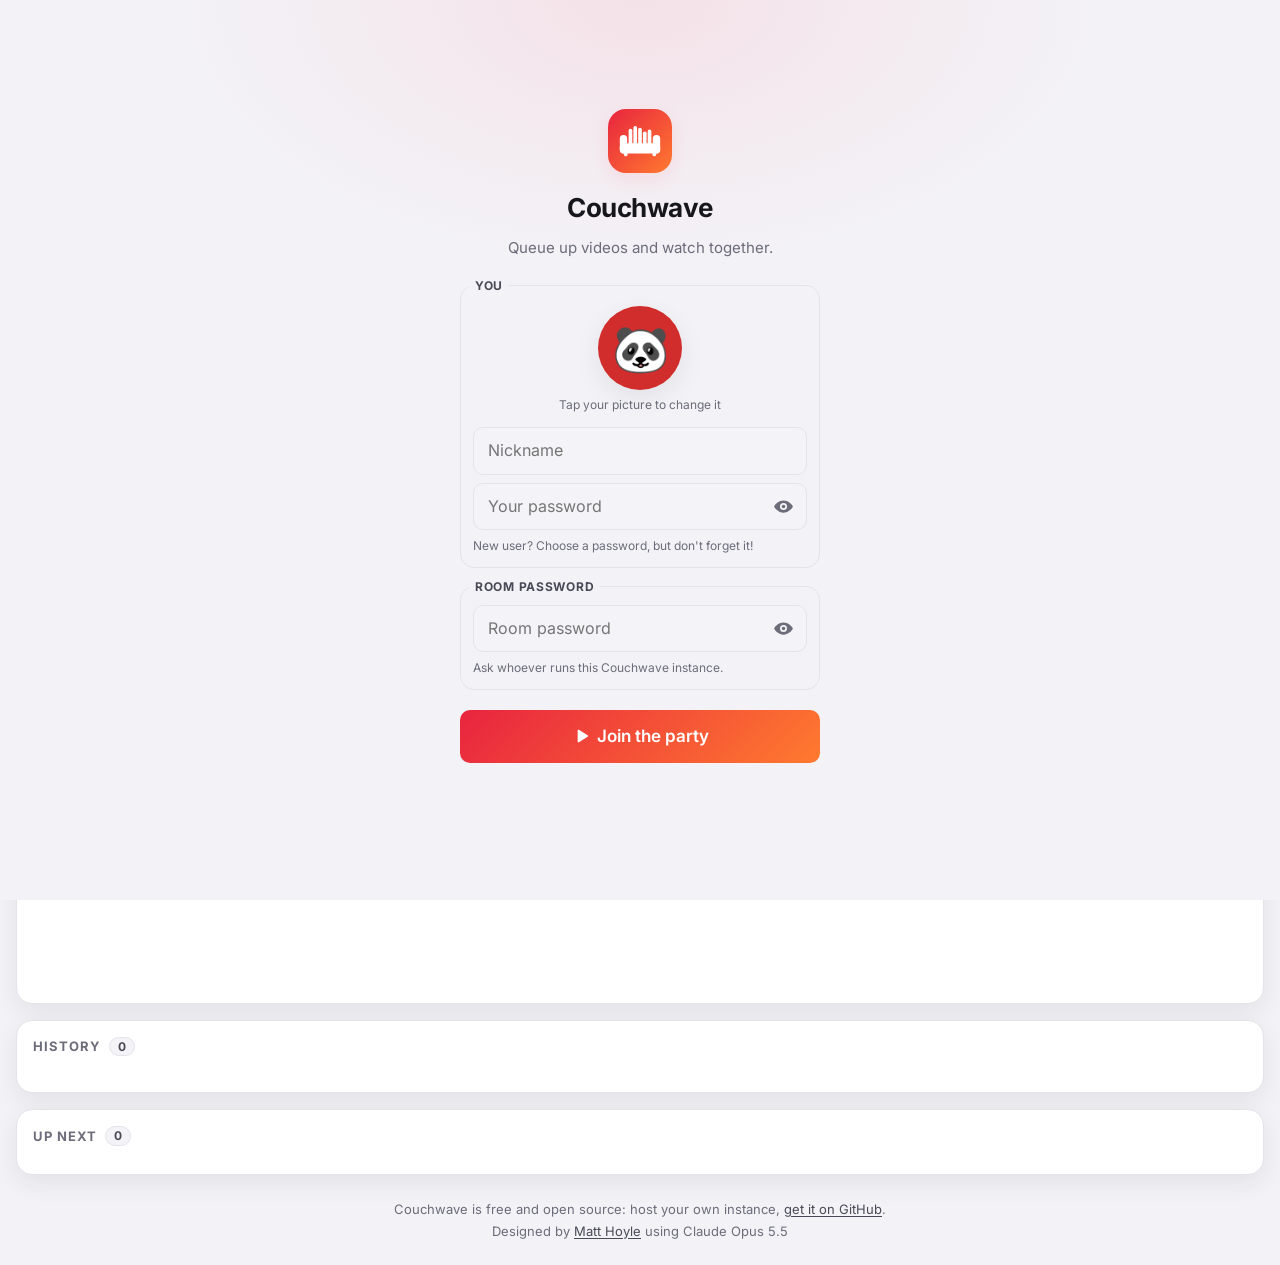
==== commit e2ba9fec: "Footer and README: "Designed by" instead of "Vibe coded by" Co-Authored-By: Claude Opus 5.5 <noreply" ====
--- a/index.html
+++ b/index.html
@@ -668,7 +668,7 @@
 
   <footer>
     <p>Couchwave is free and open source: host your own instance, <a href="https://github.com/Hoyle95/couchwave" target="_blank" rel="noopener">get it on GitHub</a>.</p>
-    <p>Vibe coded by <a href="https://matthoyle.me/" target="_blank" rel="noopener">Matt Hoyle</a> using Claude Opus 5.5</p>
+    <p>Designed by <a href="https://matthoyle.me/" target="_blank" rel="noopener">Matt Hoyle</a> using Claude Opus 5.5</p>
   </footer>
 </div>
 
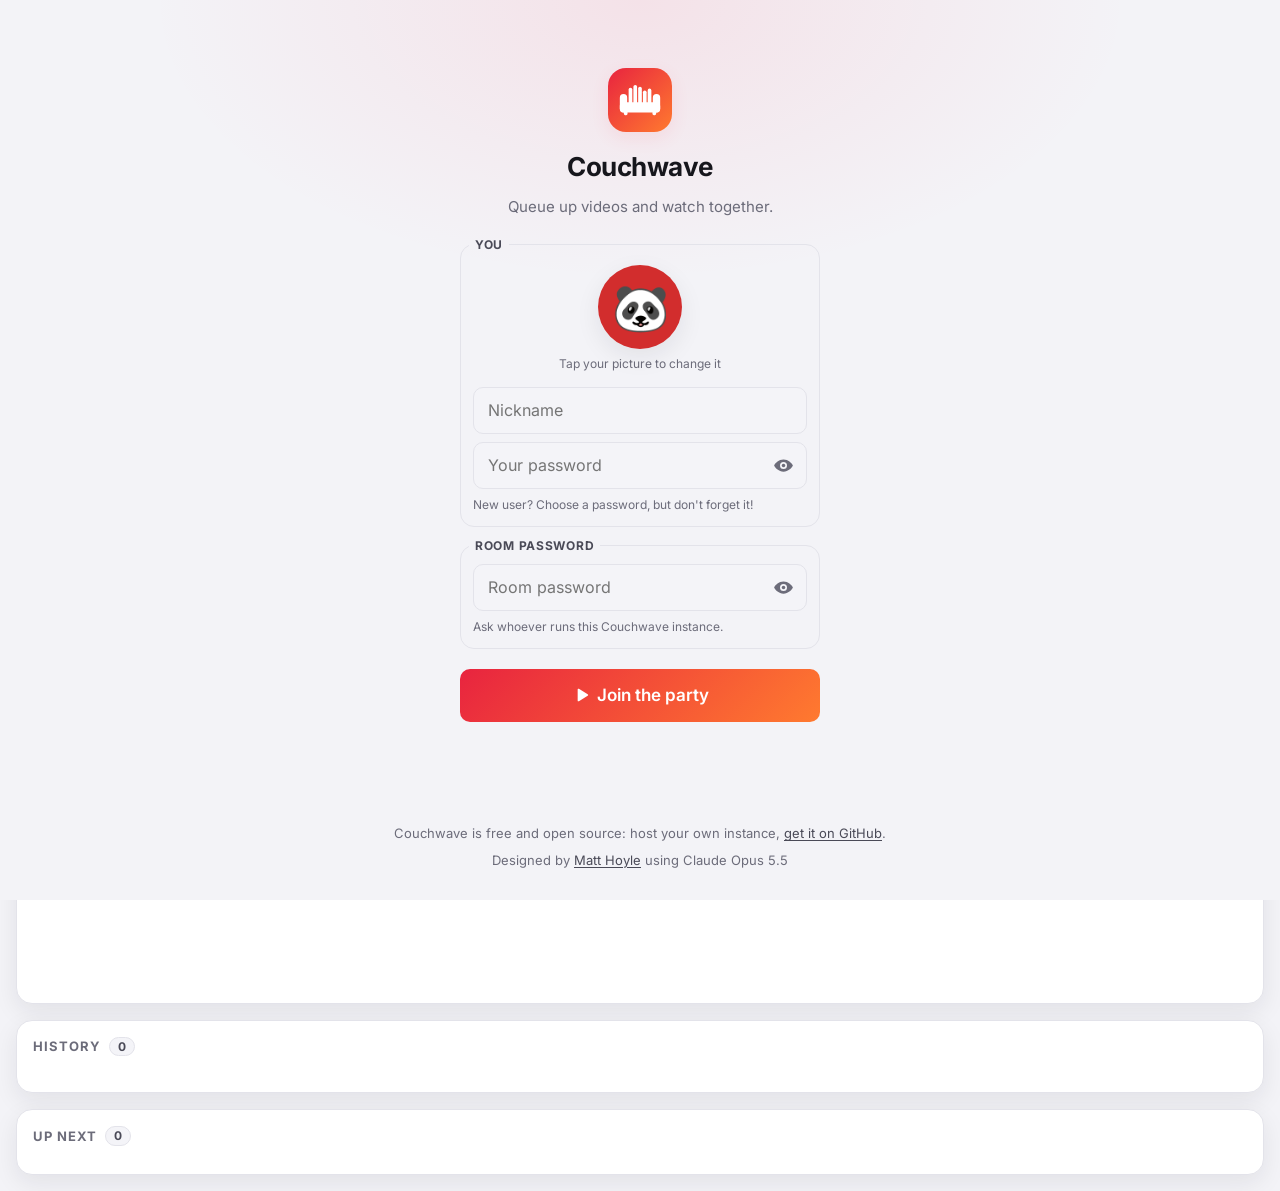
==== commit 84ef3234: "Join/leave sounds, remove votes carry over to skip, footer on join screen - Someone joining or leavi" ====
--- a/index.html
+++ b/index.html
@@ -25,7 +25,7 @@
     --surface: #16161e; --surface2: #1e1e28; --border: #272733;
     --fg: #f2f2f6; --muted: #8a8a9a; --soft: #b4b4c2;
     --accent: #ff3d5a; --accent2: #ff8a3d; --ok: #2fd27a; --warn: #ffb020; --err: #ff5c6c;
-    --shadow: 0 10px 30px #0006; --name-l: 66%; --name-ol: transparent;
+    --shadow: 0 10px 30px #0006; --name-l: 66%;
   }
   @media (prefers-color-scheme: light) {
     :root:not([data-theme="dark"]) {
@@ -34,7 +34,7 @@
       --surface: #ffffff; --surface2: #f4f4f8; --border: #e3e3ea;
       --fg: #16161c; --muted: #6c6c7a; --soft: #4a4a57;
       --accent: #e8243f; --accent2: #ff7a2f; --ok: #12a35a; --warn: #c98200; --err: #d62839;
-      --shadow: 0 8px 24px #1a1a2a14; --name-l: 38%; --name-ol: #000;
+      --shadow: 0 8px 24px #1a1a2a14; --name-l: 38%;
     }
   }
   :root[data-theme="light"] {
@@ -43,7 +43,7 @@
     --surface: #ffffff; --surface2: #f4f4f8; --border: #e3e3ea;
     --fg: #16161c; --muted: #6c6c7a; --soft: #4a4a57;
     --accent: #e8243f; --accent2: #ff7a2f; --ok: #12a35a; --warn: #c98200; --err: #d62839;
-    --shadow: 0 8px 24px #1a1a2a14; --name-l: 38%; --name-ol: #000;
+    --shadow: 0 8px 24px #1a1a2a14; --name-l: 38%;
   }
 
   /* ---------- Font ---------- */
@@ -131,8 +131,6 @@
     width: 40px; height: 40px; border-radius: 12px; display: grid; place-items: center; color: #fff;
     background: linear-gradient(135deg, var(--accent), var(--accent2)); box-shadow: 0 6px 18px var(--glow1);
   }
-  /* Names in their chosen colour get a thin solid outline (black, on the light theme only), drawn behind the letters so the colour stays full strength and pale colours stay readable. */
-  .nm { -webkit-text-stroke: 1px var(--name-ol); paint-order: stroke fill; }
   .nm, .me b.nm, .msg .head b.nm { font-weight: 800; } /* names stand out in heavy type */
   .logo svg { width: 28px; height: 28px; }
   .brand h1 { margin: 0; font-size: 22px; letter-spacing: -.02em; }
@@ -251,6 +249,7 @@
   #pp svg { width: 22px; height: 22px; }
   #time { font-variant-numeric: tabular-nums; color: var(--soft); font-size: 13px; min-width: 84px; }
   #seek { flex: 1 1 220px; }
+  #seek:disabled { opacity: .55; cursor: not-allowed; } /* someone else's song: only they can move through it */
   .vol { display: flex; align-items: center; gap: 8px; color: var(--soft); }
   #vol { width: 96px; }
   .iconbtn { background: none; color: var(--soft); padding: 6px; border-radius: 8px; }
@@ -430,6 +429,7 @@
     position: fixed; inset: 0; z-index: 10; display: grid; place-items: center; padding: 16px; overflow-y: auto;
     background: radial-gradient(700px 400px at 50% 0%, var(--glow1), transparent 70%), var(--bg);
   }
+  #join { grid-template-rows: 1fr auto; } /* the card in the middle, the footer (moved here until you join) at the bottom */
   .joinCard { width: 100%; max-width: 360px; display: flex; flex-direction: column; gap: 10px; text-align: center; }
   .joinCard form { display: contents; } /* the two forms are for password managers; the card lays everything out */
   .overlay .logo { width: 64px; height: 64px; border-radius: 18px; margin: 0 auto 6px; }
@@ -522,7 +522,7 @@
     </fieldset>
     </form>
     <form id="roomForm" onsubmit="join(event)"><!-- Enter in the room password joins too -->
-    <fieldset class="joinGroup">
+    <fieldset class="joinGroup" id="roomGroup"><!-- hidden when the room is public (config.json "public") -->
       <legend>Room password</legend>
       <div class="pwWrap">
         <!-- marked for password managers to leave alone (it's the same for everyone, not your login) -->
@@ -614,7 +614,7 @@
         <div class="controls">
           <button id="pp" onclick="togglePause()" title="Pause / play for everyone"></button>
           <span id="time">0:00 / 0:00</span>
-          <input id="seek" type="range" min="0" max="0" step="0.1" value="0" title="Seek (for everyone)">
+          <input id="seek" type="range" min="0" max="0" step="0.1" value="0" disabled title="Only whoever added the song can move through it">
           <button id="skipBtn" class="ghost" onclick="skip()" aria-pressed="false" title="Vote to skip this song"><svg><use href="#i-skip"/></svg> <span id="skipText">Skip</span></button>
           <div class="vol" title="Your volume only">
             <button id="muteBtn" class="iconbtn" onclick="toggleMute()" title="Mute / unmute (just you)"><svg><use href="#i-vol"/></svg></button>
@@ -635,8 +635,8 @@
       <section class="card chat-card">
         <h3>Chat
           <span class="chatSound" title="Message sound (just you)">
-            <button id="chatMute" class="iconbtn" onclick="toggleChatMute()" title="Mute / unmute message sound" aria-label="Mute / unmute message sound"></button>
-            <input id="chatVol" type="range" min="0" max="1" step="0.05" aria-label="Message sound volume">
+            <button id="chatMute" class="iconbtn" onclick="toggleChatMute()" title="Mute / unmute the message, join and leave sounds" aria-label="Mute / unmute the message, join and leave sounds"></button>
+            <input id="chatVol" type="range" min="0" max="1" step="0.05" aria-label="Volume of the message, join and leave sounds">
           </span>
           <button type="button" class="iconbtn fsOnly" onclick="toggleChat()" title="Hide chat" aria-label="Hide chat"><svg><use href="#i-collapse"/></svg></button><!-- full screen only -->
         </h3>
@@ -666,7 +666,7 @@
     </div>
   </div>
 
-  <footer>
+  <footer id="footer"><!-- shown on the join screen too, until you join (see enter()) -->
     <p>Couchwave is free and open source: host your own instance, <a href="https://github.com/Hoyle95/couchwave" target="_blank" rel="noopener">get it on GitHub</a>.</p>
     <p>Designed by <a href="https://matthoyle.me/" target="_blank" rel="noopener">Matt Hoyle</a> using Claude Opus 5.5</p>
   </footer>
@@ -674,6 +674,7 @@
 
 <script>
 const $ = id => document.getElementById(id);
+const footerHome = $('footer').parentNode; // where the footer lives once you've joined
 const v = $('v'), seek = $('seek'), vol = $('vol');
 let joined = false, playingId = null, serverPaused = false, seeking = false, actionAt = 0;
 // What's on screen, so each poll only redraws what changed. The server only sends the log / chat
@@ -740,8 +741,12 @@
 (async () => {
   setCookie('pw', '', 0); // older versions kept the password itself in a cookie: tidy it away
   if ((await fetch('/state').catch(() => null))?.ok) return enter(); // still logged in
+  // A public room (config.json "public": true) has no room password: hide that box.
+  const room = await fetch('/room').then(r => r.json()).catch(() => ({}));
+  if (room.public) { $('roomGroup').style.display = 'none'; $('pw').required = false; }
   $('name').value = getCookie('name');
   $('joinAvWrap').appendChild($('colorPop')); // the picture picker opens under the big picture until you've joined
+  $('join').appendChild($('footer')); // and the footer goes under the join card
   previewMe();
   $('name').oninput = previewMe;
   $('join').hidden = false;
@@ -795,6 +800,7 @@
   $('me').textContent = myName;
   $('me').after($('colorPop')); // the picker belongs in the header from now on
   $('colorPop').hidden = true;
+  footerHome.appendChild($('footer')); // back at the bottom of the page (it's the last thing there)
   paintMe();
   poll();
 }
@@ -1278,7 +1284,8 @@
   };
   for (const [action, fn] of Object.entries(handlers)) { try { ms.setActionHandler(action, fn); } catch {} }
 }
-// Skip is a vote: the song is skipped once more than half of the people online have voted.
+// Skip is a vote: the song is skipped once enough of the people online have voted (votePercent in config.json,
+// 60% by default; the server sends how many: s.skip.need).
 // Clicking again takes your vote back. The server sends who has voted with each update (drawSkip).
 // Whoever added the song can skip it straight away, without a vote.
 // Each vote says which song it's for and which way, so a click just as the song changes can't vote on the
@@ -1395,7 +1402,7 @@
 };
 $('history').onclick = e => { const copy = e.target.closest('.copy'); if (copy) copyLink(copy.dataset.url, copy); };
 // The bin button on every queued song. Yours: removes it (two clicks). Anyone else's, and the DJ's: a vote to
-// remove it, removed once more than half of the people online have voted (like skipping). The count of
+// remove it, removed once enough of the people online have voted (like skipping: s.skip.need). The count of
 // votes shows on the button for everyone; hovering says who.
 function delButton(q, s) {
   const voters = q.removeVoters || [], people = s.users.length, mine = q.by === myName, voted = voters.includes(myName);
@@ -1433,8 +1440,8 @@
 };
 
 
-// ---- Chat ding: two soft bell tones made with Web Audio (no sound file needed) ----
-let audioCtx = null, chatSeen = null;
+// ---- Sounds: the chat ding, and someone joining or leaving, made with Web Audio (no sound files needed) ----
+let audioCtx = null, chatSeen = null, logKeys = null; // logKeys: the activity entries already seen (for the join/leave sounds)
 // Browsers only allow sound after the user has clicked something, so unlock audio on the first click.
 document.addEventListener('pointerdown', () => {
   try { audioCtx = audioCtx || new AudioContext(); audioCtx.resume(); } catch {}
@@ -1456,26 +1463,32 @@
 $('chatVol').onchange = () => ding(); // preview when you let go of the slider
 drawChatSound();
 
-function ding() {
+// Plays notes: [frequency, start delay, how long it fades over], at `loud` (0-1) times the message sound volume.
+function tones(notes, { type = 'sine', loud = 0.6 } = {}) {
   if (chatMuted || !chatVol) return;
-  const peak = 0.6 * chatVol; // 0.6 max: the two tones overlap a little, so this stays below clipping
+  const peak = loud * chatVol; // 0.6 max: the tones overlap a little, so this stays below clipping
   try {
     audioCtx = audioCtx || new AudioContext();
     if (audioCtx.state === 'suspended') audioCtx.resume();
     const t = audioCtx.currentTime;
-    for (const [freq, delay] of [[880, 0], [1320, 0.09]]) {
+    for (const [freq, delay, fade] of notes) {
       const osc = audioCtx.createOscillator(), gain = audioCtx.createGain();
-      osc.type = 'sine';
+      osc.type = type;
       osc.frequency.value = freq;
       gain.gain.setValueAtTime(0.0001, t + delay);
       gain.gain.exponentialRampToValueAtTime(peak, t + delay + 0.01); // quick attack
-      gain.gain.exponentialRampToValueAtTime(0.0001, t + delay + 0.6); // bell-like fade
+      gain.gain.exponentialRampToValueAtTime(0.0001, t + delay + fade);
       osc.connect(gain).connect(audioCtx.destination);
       osc.start(t + delay);
-      osc.stop(t + delay + 0.65);
+      osc.stop(t + delay + fade + 0.05);
     }
   } catch {}
 }
+// A new message: two high bell tones.
+const ding = () => tones([[880, 0, 0.6], [1320, 0.09, 0.6]]);
+// Someone joined / left: two short, lower, softer notes, going up (G4 to C5) or down (C5 to G4).
+const joinSound = () => tones([[392, 0, 0.25], [523, 0.11, 0.35]], { type: 'triangle', loud: 0.45 });
+const leaveSound = () => tones([[523, 0, 0.25], [392, 0.11, 0.35]], { type: 'triangle', loud: 0.45 });
 
 const hhmm = t => new Date(t).toLocaleTimeString([], { hour: '2-digit', minute: '2-digit' });
 
@@ -1584,7 +1597,14 @@
   if (queueHtml !== lastQueue) { $('queue').innerHTML = queueHtml; lastQueue = queueHtml; }
 
   // Activity (only sent when it changed; redrawn then, or when someone's colour changed)
-  if (s.log) { logList = s.log; logRev = s.logRev; }
+  if (s.log) {
+    // A sound when someone else joins or leaves (once, even if several did at once), not on first load.
+    const key = l => `${l.t}|${l.by}|${l.text}`, fresh = logKeys ? s.log.filter(l => !logKeys.has(key(l)) && l.by !== myName) : [];
+    if (fresh.some(l => l.text === 'joined')) joinSound();
+    else if (fresh.some(l => l.text === 'left')) leaveSound();
+    logKeys = new Set(s.log.map(key));
+    logList = s.log; logRev = s.logRev;
+  }
   if (s.log || recolor) drawLog();
 
   // History (only sent when it changed, like the log)
@@ -1625,9 +1645,16 @@
       if (!a.paused && !heldLocally) playSilence(); else clearPlayer();
     }
     seek.max = 0; seek.value = 0; showTime(0); paint(seek);
+    seek.disabled = true;
     return;
   }
   seek.max = s.current.duration;
+  // Only whoever added the song can move through it (anyone else could jump to the end: a skip without a vote).
+  const mySong = s.current.by === myName;
+  if (seek.disabled === mySong) {
+    seek.disabled = !mySong;
+    seek.title = mySong ? 'Move through your song (for everyone)' : 'Only whoever added the song can move through it';
+  }
 
   if (s.current.id !== playingId || a.error) { // new song, or the sound's connection dropped (e.g. server restart)
     heldLocally = false; // a new song starts playing for everyone again
